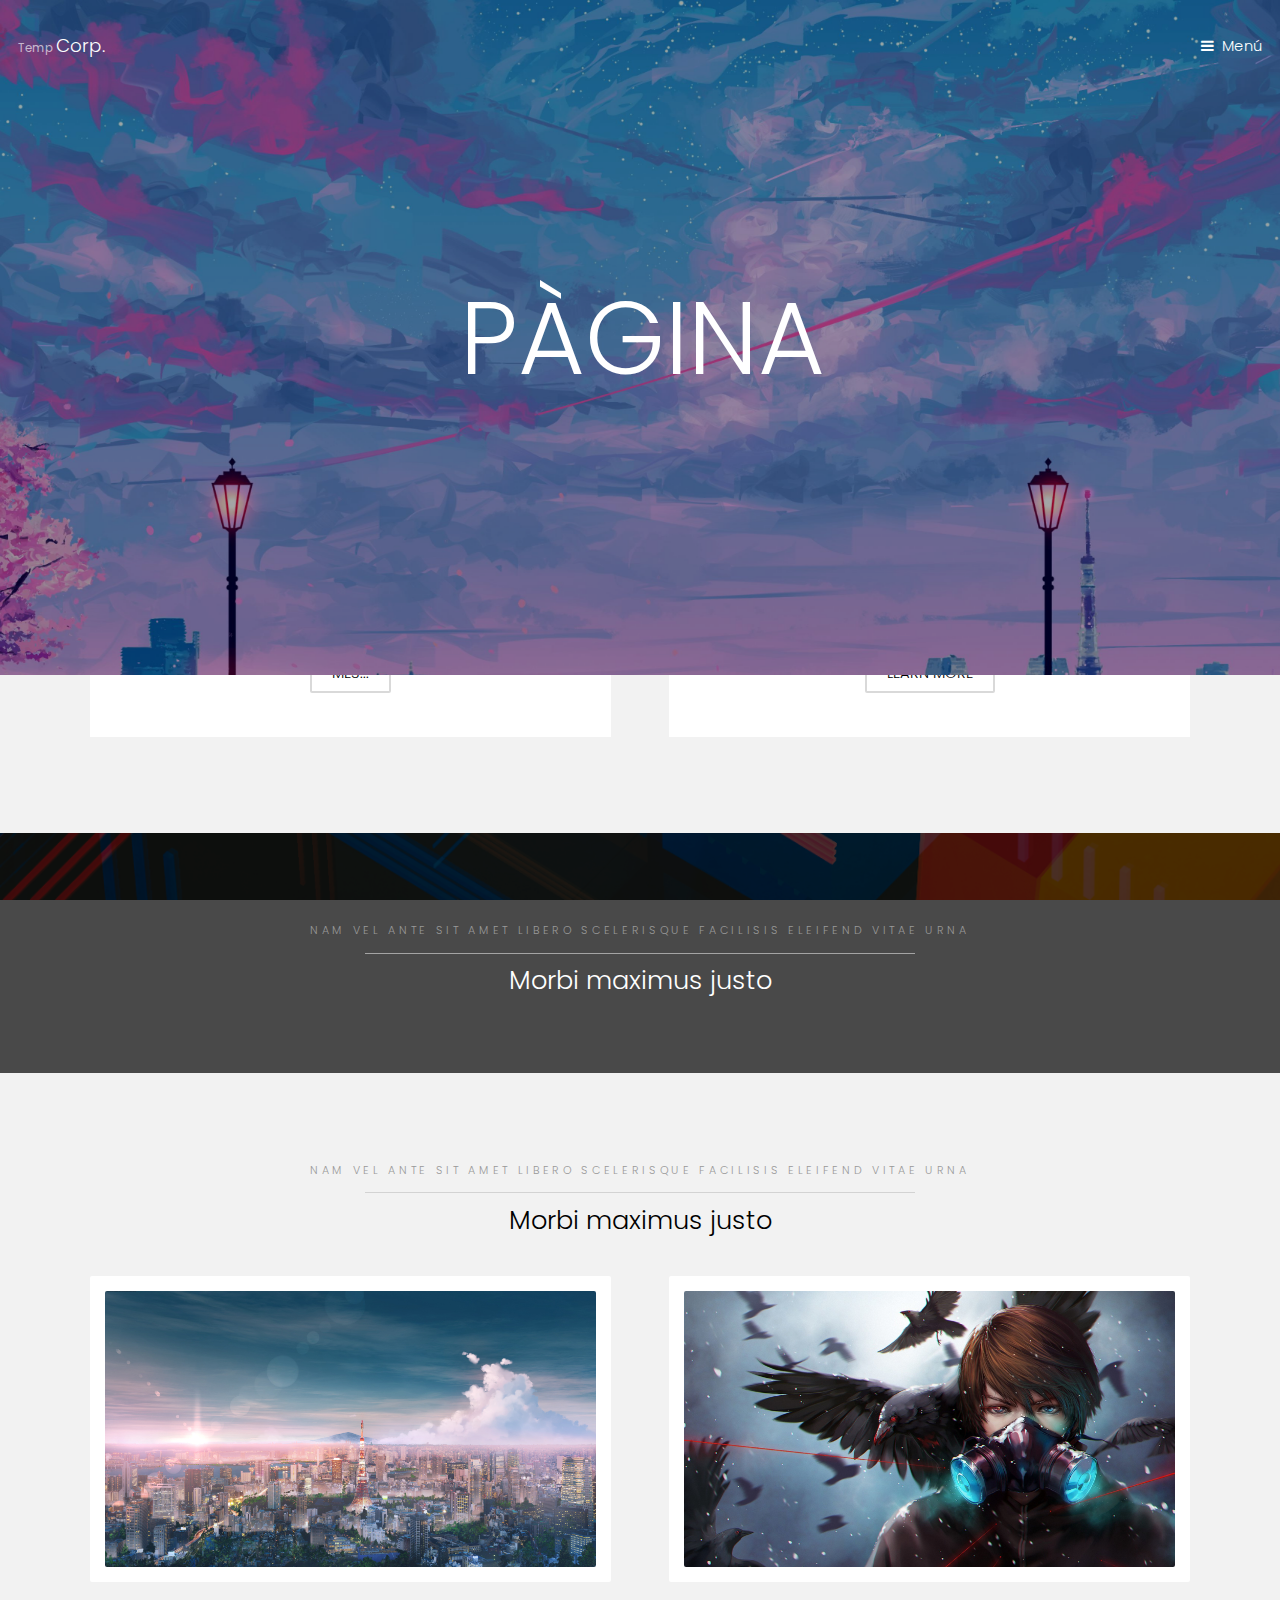
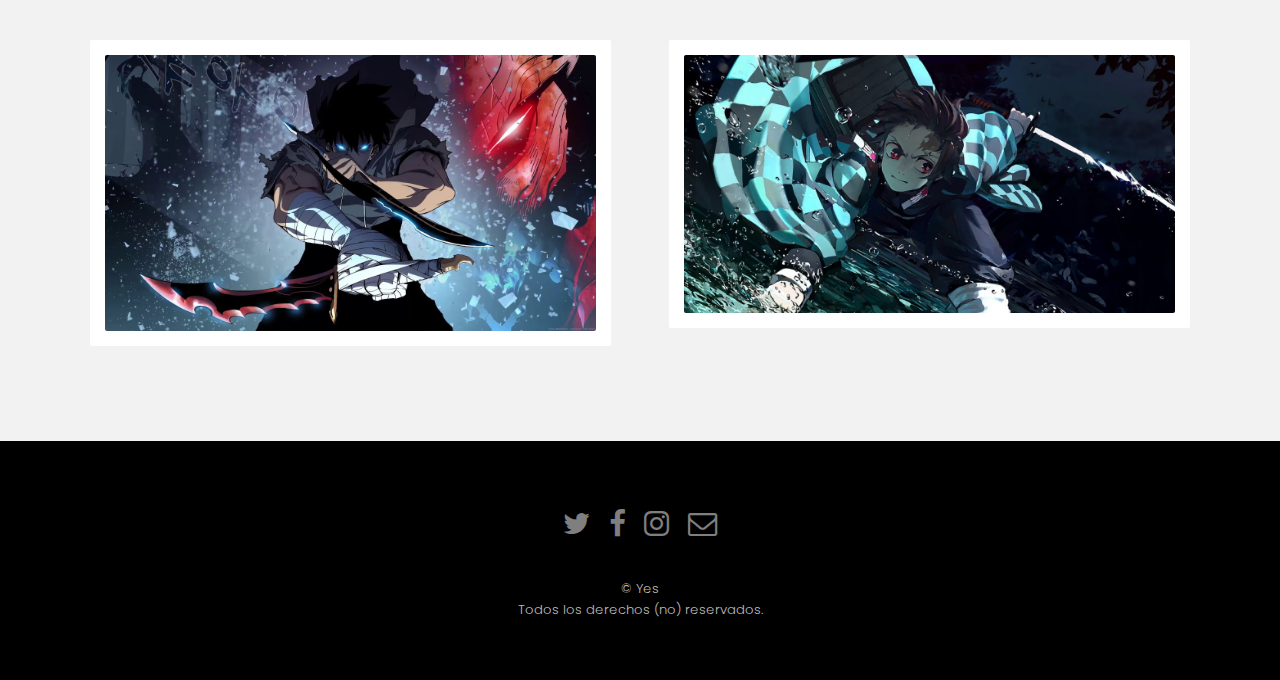
==== index.html @ 3289c0f6 "Modificat el títol, eliminant el nom prèvi." ====
<!DOCTYPE HTML>
<html>
	<head>
		<title>Pàgina Web</title>
		<meta charset="utf-8" />
		<meta name="viewport" content="width=device-width, initial-scale=1" />
		<link rel="stylesheet" href="assets/css/main.css" />
	</head>
	<body>

		<!-- Header -->
			<header id="header" class="alt">
				<div class="logo"> <span>Temp</span> <a href="index.html">Corp.</a></div>
				<a href="#menu">Menú</a>
			</header>

		<!-- Nav -->
			<nav id="menu">
				<ul class="links">
					<li><a href="index.html">Inici</a></li>
					<li><a href="generic.html">Cosetes</a></li>
					<li><a href="elements.html">Sobre nosaltres</a></li>
				</ul>
			</nav>

		<!-- Totes les finestres del banner, si es volen afegir, descomentar o bé afegir-ne manualment. -->
			<section class="banner full">
				<article>
					<img src="images/slide01.jpg" alt="" />
					<div class="inner">
						<header>
							<!-- Aquest text apareix sobre el h2, queda bé si es vol afegir un eslogan. -->
							<!-- <p>Text Aqui<a href="https://templated.co"> Text Negreta</a></p> -->
							<h2>PÀGINA</h2>
						</header>
					</div>
				</article>
				<!-- 
				<article>
					<img src="images/slide02.jpg" alt="" />
					<div class="inner">
						<header>
							<p>Menu superior 2</p>
							<h2>Que bonico</h2>
						</header>
					</div>
				</article>
				<article>
					<img src="images/slide03.jpg"  alt="" />
					<div class="inner">
						<header>
							<p>Menu superior 3</p>
							<h2>"10/10" Bill Gates</h2>
						</header>
					</div>
				</article>

				<article>
					<img src="images/slide04.jpg"  alt="" />
					<div class="inner">
						<header>
							<p>Adipiscing lorem ipsum feugiat sed phasellus consequat</p>
							<h2>Etiam feugiat</h2>
						</header>
					</div>
				</article>
				<article>
					<img src="images/slide05.jpg"  alt="" />
					<div class="inner">
						<header>
							<p>Ipsum dolor sed magna veroeros lorem ipsum</p>
							<h2>Lorem adipiscing</h2>
						</header>
					</div>
				</article>
			</section>
			-->
		<!-- One -->
			<section id="one" class="wrapper style2">
				<div class="inner">
					<div class="grid-style">

						<div>
							<div class="box">
								<div class="image fit">
									<img src="images/pic02.jpg" alt="" />
								</div>
								<div class="content">
									<header class="align-center">
										<p>Yes</p>
										<h2>"10/10" Bill Gates</h2>
									</header>
									<p> Cras aliquet urna ut sapien tincidunt, quis malesuada elit facilisis. Vestibulum sit amet tortor velit. Nam elementum nibh a libero pharetra elementum. Maecenas feugiat ex purus, quis volutpat lacus placerat malesuada.</p>
									<footer class="align-center">
										<a href="#" class="button alt">Més...</a>
									</footer>
								</div>
							</div>
						</div>

						<div>
							<div class="box">
								<div class="image fit">
									<img src="images/pic03.jpg" alt="" />
								</div>
								<div class="content">
									<header class="align-center">
										<p>mattis elementum sapien pretium tellus</p>
										<h2>Vestibulum sit amet</h2>
									</header>
									<p> Cras aliquet urna ut sapien tincidunt, quis malesuada elit facilisis. Vestibulum sit amet tortor velit. Nam elementum nibh a libero pharetra elementum. Maecenas feugiat ex purus, quis volutpat lacus placerat malesuada.</p>
									<footer class="align-center">
										<a href="#" class="button alt">Learn More</a>
									</footer>
								</div>
							</div>
						</div>

					</div>
				</div>
			</section>

		<!-- Two -->
			<section id="two" class="wrapper style3">
				<div class="inner">
					<header class="align-center">
						<p>Nam vel ante sit amet libero scelerisque facilisis eleifend vitae urna</p>
						<h2>Morbi maximus justo</h2>
					</header>
				</div>
			</section>

		<!-- Three -->
			<section id="three" class="wrapper style2">
				<div class="inner">
					<header class="align-center">
						<p class="special">Nam vel ante sit amet libero scelerisque facilisis eleifend vitae urna</p>
						<h2>Morbi maximus justo</h2>
					</header>
					<div class="gallery">
						<div>
							<div class="image fit">
								<a href="#"><img src="images/pic01.jpg" alt="" /></a>
							</div>
						</div>
						<div>
							<div class="image fit">
								<a href="#"><img src="images/pic02.jpg" alt="" /></a>
							</div>
						</div>
						<div>
							<div class="image fit">
								<a href="#"><img src="images/pic03.jpg" alt="" /></a>
							</div>
						</div>
						<div>
							<div class="image fit">
								<a href="#"><img src="images/pic04.jpg" alt="" /></a>
							</div>
						</div>
					</div>
				</div>
			</section>


		<!-- Footer -->
			<footer id="footer">
				<div class="container">
					<ul class="icons">
						<li><a href="#" class="icon fa-twitter"><span class="label">Twitter</span></a></li>
						<li><a href="#" class="icon fa-facebook"><span class="label">Facebook</span></a></li>
						<li><a href="#" class="icon fa-instagram"><span class="label">Instagram</span></a></li>
						<li><a href="#" class="icon fa-envelope-o"><span class="label">Email</span></a></li>
					</ul>
				</div>
				<div class="copyright">
					&copy; Yes <br> Todos los derechos (no) reservados.
				</div>
			</footer>

		<!-- Scripts -->
			<script src="assets/js/jquery.min.js"></script>
			<script src="assets/js/jquery.scrollex.min.js"></script>
			<script src="assets/js/skel.min.js"></script>
			<script src="assets/js/util.js"></script>
			<script src="assets/js/main.js"></script>

	</body>
</html>
---- assets/css/main.css ----
@charset "UTF-8";
@import url(font-awesome.min.css);
@import url("https://fonts.googleapis.com/css?family=Poppins:300,400,500,600,700");

/*
	Hielo by TEMPLATED
	templated.co @templatedco
	Released for free under the Creative Commons Attribution 3.0 license (templated.co/license)
*/

/* Reset */

	html, body, div, span, applet, object, iframe, h1, h2, h3, h4, h5, h6, p, blockquote, pre, a, abbr, acronym, address, big, cite, code, del, dfn, em, img, ins, kbd, q, s, samp, small, strike, strong, sub, sup, tt, var, b, u, i, center, dl, dt, dd, ol, ul, li, fieldset, form, label, legend, table, caption, tbody, tfoot, thead, tr, th, td, article, aside, canvas, details, embed, figure, figcaption, footer, header, hgroup, menu, nav, output, ruby, section, summary, time, mark, audio, video {
		margin: 0;
		padding: 0;
		border: 0;
		font-size: 100%;
		font: inherit;
		vertical-align: baseline;
	}

	article, aside, details, figcaption, figure, footer, header, hgroup, menu, nav, section {
		display: block;
	}

	body {
		line-height: 1;
	}

	ol, ul {
		list-style: none;
	}

	blockquote, q {
		quotes: none;
	}

	blockquote:before, blockquote:after, q:before, q:after {
		content: '';
		content: none;
	}

	table {
		border-collapse: collapse;
		border-spacing: 0;
	}

	body {
		-webkit-text-size-adjust: none;
	}

/* Box Model */

	*, *:before, *:after {
		-moz-box-sizing: border-box;
		-webkit-box-sizing: border-box;
		box-sizing: border-box;
	}

/* Containers */

	.container {
		margin-left: auto;
		margin-right: auto;
	}

	.container.\31 25\25 {
		width: 100%;
		max-width: 100rem;
		min-width: 80rem;
	}

	.container.\37 5\25 {
		width: 60rem;
	}

	.container.\35 0\25 {
		width: 40rem;
	}

	.container.\32 5\25 {
		width: 20rem;
	}

	.container {
		width: 80rem;
	}

	@media screen and (max-width: 1680px) {

		.container.\31 25\25 {
			width: 100%;
			max-width: 100rem;
			min-width: 80rem;
		}

		.container.\37 5\25 {
			width: 60rem;
		}

		.container.\35 0\25 {
			width: 40rem;
		}

		.container.\32 5\25 {
			width: 20rem;
		}

		.container {
			width: 80rem;
		}

	}

	@media screen and (max-width: 1280px) {

		.container.\31 25\25 {
			width: 100%;
			max-width: 81.25rem;
			min-width: 65rem;
		}

		.container.\37 5\25 {
			width: 48.75rem;
		}

		.container.\35 0\25 {
			width: 32.5rem;
		}

		.container.\32 5\25 {
			width: 16.25rem;
		}

		.container {
			width: 65rem;
		}

	}

	@media screen and (max-width: 980px) {

		.container.\31 25\25 {
			width: 100%;
			max-width: 112.5%;
			min-width: 90%;
		}

		.container.\37 5\25 {
			width: 67.5%;
		}

		.container.\35 0\25 {
			width: 45%;
		}

		.container.\32 5\25 {
			width: 22.5%;
		}

		.container {
			width: 90%;
		}

	}

	@media screen and (max-width: 736px) {

		.container.\31 25\25 {
			width: 100%;
			max-width: 112.5%;
			min-width: 90%;
		}

		.container.\37 5\25 {
			width: 67.5%;
		}

		.container.\35 0\25 {
			width: 45%;
		}

		.container.\32 5\25 {
			width: 22.5%;
		}

		.container {
			width: 90% !important;
		}

	}

	@media screen and (max-width: 480px) {

		.container.\31 25\25 {
			width: 100%;
			max-width: 112.5%;
			min-width: 90%;
		}

		.container.\37 5\25 {
			width: 67.5%;
		}

		.container.\35 0\25 {
			width: 45%;
		}

		.container.\32 5\25 {
			width: 22.5%;
		}

		.container {
			width: 90% !important;
		}

	}

/* Grid */

	.row {
		border-bottom: solid 1px transparent;
		-moz-box-sizing: border-box;
		-webkit-box-sizing: border-box;
		box-sizing: border-box;
	}

	.row > * {
		float: left;
		-moz-box-sizing: border-box;
		-webkit-box-sizing: border-box;
		box-sizing: border-box;
	}

	.row:after, .row:before {
		content: '';
		display: block;
		clear: both;
		height: 0;
	}

	.row.uniform > * > :first-child {
		margin-top: 0;
	}

	.row.uniform > * > :last-child {
		margin-bottom: 0;
	}

	.row.\30 \25 > * {
		padding: 0 0 0 0rem;
	}

	.row.\30 \25 {
		margin: 0 0 -1px 0rem;
	}

	.row.uniform.\30 \25 > * {
		padding: 0rem 0 0 0rem;
	}

	.row.uniform.\30 \25 {
		margin: 0rem 0 -1px 0rem;
	}

	.row > * {
		padding: 0 0 0 2rem;
	}

	.row {
		margin: 0 0 -1px -2rem;
	}

	.row.uniform > * {
		padding: 2rem 0 0 2rem;
	}

	.row.uniform {
		margin: -2rem 0 -1px -2rem;
	}

	.row.\32 00\25 > * {
		padding: 0 0 0 4rem;
	}

	.row.\32 00\25 {
		margin: 0 0 -1px -4rem;
	}

	.row.uniform.\32 00\25 > * {
		padding: 4rem 0 0 4rem;
	}

	.row.uniform.\32 00\25 {
		margin: -4rem 0 -1px -4rem;
	}

	.row.\31 50\25 > * {
		padding: 0 0 0 3rem;
	}

	.row.\31 50\25 {
		margin: 0 0 -1px -3rem;
	}

	.row.uniform.\31 50\25 > * {
		padding: 3rem 0 0 3rem;
	}

	.row.uniform.\31 50\25 {
		margin: -3rem 0 -1px -3rem;
	}

	.row.\35 0\25 > * {
		padding: 0 0 0 1rem;
	}

	.row.\35 0\25 {
		margin: 0 0 -1px -1rem;
	}

	.row.uniform.\35 0\25 > * {
		padding: 1rem 0 0 1rem;
	}

	.row.uniform.\35 0\25 {
		margin: -1rem 0 -1px -1rem;
	}

	.row.\32 5\25 > * {
		padding: 0 0 0 0.5rem;
	}

	.row.\32 5\25 {
		margin: 0 0 -1px -0.5rem;
	}

	.row.uniform.\32 5\25 > * {
		padding: 0.5rem 0 0 0.5rem;
	}

	.row.uniform.\32 5\25 {
		margin: -0.5rem 0 -1px -0.5rem;
	}

	.\31 2u, .\31 2u\24 {
		width: 100%;
		clear: none;
		margin-left: 0;
	}

	.\31 1u, .\31 1u\24 {
		width: 91.6666666667%;
		clear: none;
		margin-left: 0;
	}

	.\31 0u, .\31 0u\24 {
		width: 83.3333333333%;
		clear: none;
		margin-left: 0;
	}

	.\39 u, .\39 u\24 {
		width: 75%;
		clear: none;
		margin-left: 0;
	}

	.\38 u, .\38 u\24 {
		width: 66.6666666667%;
		clear: none;
		margin-left: 0;
	}

	.\37 u, .\37 u\24 {
		width: 58.3333333333%;
		clear: none;
		margin-left: 0;
	}

	.\36 u, .\36 u\24 {
		width: 50%;
		clear: none;
		margin-left: 0;
	}

	.\35 u, .\35 u\24 {
		width: 41.6666666667%;
		clear: none;
		margin-left: 0;
	}

	.\34 u, .\34 u\24 {
		width: 33.3333333333%;
		clear: none;
		margin-left: 0;
	}

	.\33 u, .\33 u\24 {
		width: 25%;
		clear: none;
		margin-left: 0;
	}

	.\32 u, .\32 u\24 {
		width: 16.6666666667%;
		clear: none;
		margin-left: 0;
	}

	.\31 u, .\31 u\24 {
		width: 8.3333333333%;
		clear: none;
		margin-left: 0;
	}

	.\31 2u\24 + *,
	.\31 1u\24 + *,
	.\31 0u\24 + *,
	.\39 u\24 + *,
	.\38 u\24 + *,
	.\37 u\24 + *,
	.\36 u\24 + *,
	.\35 u\24 + *,
	.\34 u\24 + *,
	.\33 u\24 + *,
	.\32 u\24 + *,
	.\31 u\24 + * {
		clear: left;
	}

	.\-11u {
		margin-left: 91.66667%;
	}

	.\-10u {
		margin-left: 83.33333%;
	}

	.\-9u {
		margin-left: 75%;
	}

	.\-8u {
		margin-left: 66.66667%;
	}

	.\-7u {
		margin-left: 58.33333%;
	}

	.\-6u {
		margin-left: 50%;
	}

	.\-5u {
		margin-left: 41.66667%;
	}

	.\-4u {
		margin-left: 33.33333%;
	}

	.\-3u {
		margin-left: 25%;
	}

	.\-2u {
		margin-left: 16.66667%;
	}

	.\-1u {
		margin-left: 8.33333%;
	}

	@media screen and (max-width: 1680px) {

		.row > * {
			padding: 0 0 0 2rem;
		}

		.row {
			margin: 0 0 -1px -2rem;
		}

		.row.uniform > * {
			padding: 2rem 0 0 2rem;
		}

		.row.uniform {
			margin: -2rem 0 -1px -2rem;
		}

		.row.\32 00\25 > * {
			padding: 0 0 0 4rem;
		}

		.row.\32 00\25 {
			margin: 0 0 -1px -4rem;
		}

		.row.uniform.\32 00\25 > * {
			padding: 4rem 0 0 4rem;
		}

		.row.uniform.\32 00\25 {
			margin: -4rem 0 -1px -4rem;
		}

		.row.\31 50\25 > * {
			padding: 0 0 0 3rem;
		}

		.row.\31 50\25 {
			margin: 0 0 -1px -3rem;
		}

		.row.uniform.\31 50\25 > * {
			padding: 3rem 0 0 3rem;
		}

		.row.uniform.\31 50\25 {
			margin: -3rem 0 -1px -3rem;
		}

		.row.\35 0\25 > * {
			padding: 0 0 0 1rem;
		}

		.row.\35 0\25 {
			margin: 0 0 -1px -1rem;
		}

		.row.uniform.\35 0\25 > * {
			padding: 1rem 0 0 1rem;
		}

		.row.uniform.\35 0\25 {
			margin: -1rem 0 -1px -1rem;
		}

		.row.\32 5\25 > * {
			padding: 0 0 0 0.5rem;
		}

		.row.\32 5\25 {
			margin: 0 0 -1px -0.5rem;
		}

		.row.uniform.\32 5\25 > * {
			padding: 0.5rem 0 0 0.5rem;
		}

		.row.uniform.\32 5\25 {
			margin: -0.5rem 0 -1px -0.5rem;
		}

		.\31 2u\28xlarge\29, .\31 2u\24\28xlarge\29 {
			width: 100%;
			clear: none;
			margin-left: 0;
		}

		.\31 1u\28xlarge\29, .\31 1u\24\28xlarge\29 {
			width: 91.6666666667%;
			clear: none;
			margin-left: 0;
		}

		.\31 0u\28xlarge\29, .\31 0u\24\28xlarge\29 {
			width: 83.3333333333%;
			clear: none;
			margin-left: 0;
		}

		.\39 u\28xlarge\29, .\39 u\24\28xlarge\29 {
			width: 75%;
			clear: none;
			margin-left: 0;
		}

		.\38 u\28xlarge\29, .\38 u\24\28xlarge\29 {
			width: 66.6666666667%;
			clear: none;
			margin-left: 0;
		}

		.\37 u\28xlarge\29, .\37 u\24\28xlarge\29 {
			width: 58.3333333333%;
			clear: none;
			margin-left: 0;
		}

		.\36 u\28xlarge\29, .\36 u\24\28xlarge\29 {
			width: 50%;
			clear: none;
			margin-left: 0;
		}

		.\35 u\28xlarge\29, .\35 u\24\28xlarge\29 {
			width: 41.6666666667%;
			clear: none;
			margin-left: 0;
		}

		.\34 u\28xlarge\29, .\34 u\24\28xlarge\29 {
			width: 33.3333333333%;
			clear: none;
			margin-left: 0;
		}

		.\33 u\28xlarge\29, .\33 u\24\28xlarge\29 {
			width: 25%;
			clear: none;
			margin-left: 0;
		}

		.\32 u\28xlarge\29, .\32 u\24\28xlarge\29 {
			width: 16.6666666667%;
			clear: none;
			margin-left: 0;
		}

		.\31 u\28xlarge\29, .\31 u\24\28xlarge\29 {
			width: 8.3333333333%;
			clear: none;
			margin-left: 0;
		}

		.\31 2u\24\28xlarge\29 + *,
		.\31 1u\24\28xlarge\29 + *,
		.\31 0u\24\28xlarge\29 + *,
		.\39 u\24\28xlarge\29 + *,
		.\38 u\24\28xlarge\29 + *,
		.\37 u\24\28xlarge\29 + *,
		.\36 u\24\28xlarge\29 + *,
		.\35 u\24\28xlarge\29 + *,
		.\34 u\24\28xlarge\29 + *,
		.\33 u\24\28xlarge\29 + *,
		.\32 u\24\28xlarge\29 + *,
		.\31 u\24\28xlarge\29 + * {
			clear: left;
		}

		.\-11u\28xlarge\29 {
			margin-left: 91.66667%;
		}

		.\-10u\28xlarge\29 {
			margin-left: 83.33333%;
		}

		.\-9u\28xlarge\29 {
			margin-left: 75%;
		}

		.\-8u\28xlarge\29 {
			margin-left: 66.66667%;
		}

		.\-7u\28xlarge\29 {
			margin-left: 58.33333%;
		}

		.\-6u\28xlarge\29 {
			margin-left: 50%;
		}

		.\-5u\28xlarge\29 {
			margin-left: 41.66667%;
		}

		.\-4u\28xlarge\29 {
			margin-left: 33.33333%;
		}

		.\-3u\28xlarge\29 {
			margin-left: 25%;
		}

		.\-2u\28xlarge\29 {
			margin-left: 16.66667%;
		}

		.\-1u\28xlarge\29 {
			margin-left: 8.33333%;
		}

	}

	@media screen and (max-width: 1280px) {

		.row > * {
			padding: 0 0 0 1.5rem;
		}

		.row {
			margin: 0 0 -1px -1.5rem;
		}

		.row.uniform > * {
			padding: 1.5rem 0 0 1.5rem;
		}

		.row.uniform {
			margin: -1.5rem 0 -1px -1.5rem;
		}

		.row.\32 00\25 > * {
			padding: 0 0 0 3rem;
		}

		.row.\32 00\25 {
			margin: 0 0 -1px -3rem;
		}

		.row.uniform.\32 00\25 > * {
			padding: 3rem 0 0 3rem;
		}

		.row.uniform.\32 00\25 {
			margin: -3rem 0 -1px -3rem;
		}

		.row.\31 50\25 > * {
			padding: 0 0 0 2.25rem;
		}

		.row.\31 50\25 {
			margin: 0 0 -1px -2.25rem;
		}

		.row.uniform.\31 50\25 > * {
			padding: 2.25rem 0 0 2.25rem;
		}

		.row.uniform.\31 50\25 {
			margin: -2.25rem 0 -1px -2.25rem;
		}

		.row.\35 0\25 > * {
			padding: 0 0 0 0.75rem;
		}

		.row.\35 0\25 {
			margin: 0 0 -1px -0.75rem;
		}

		.row.uniform.\35 0\25 > * {
			padding: 0.75rem 0 0 0.75rem;
		}

		.row.uniform.\35 0\25 {
			margin: -0.75rem 0 -1px -0.75rem;
		}

		.row.\32 5\25 > * {
			padding: 0 0 0 0.375rem;
		}

		.row.\32 5\25 {
			margin: 0 0 -1px -0.375rem;
		}

		.row.uniform.\32 5\25 > * {
			padding: 0.375rem 0 0 0.375rem;
		}

		.row.uniform.\32 5\25 {
			margin: -0.375rem 0 -1px -0.375rem;
		}

		.\31 2u\28large\29, .\31 2u\24\28large\29 {
			width: 100%;
			clear: none;
			margin-left: 0;
		}

		.\31 1u\28large\29, .\31 1u\24\28large\29 {
			width: 91.6666666667%;
			clear: none;
			margin-left: 0;
		}

		.\31 0u\28large\29, .\31 0u\24\28large\29 {
			width: 83.3333333333%;
			clear: none;
			margin-left: 0;
		}

		.\39 u\28large\29, .\39 u\24\28large\29 {
			width: 75%;
			clear: none;
			margin-left: 0;
		}

		.\38 u\28large\29, .\38 u\24\28large\29 {
			width: 66.6666666667%;
			clear: none;
			margin-left: 0;
		}

		.\37 u\28large\29, .\37 u\24\28large\29 {
			width: 58.3333333333%;
			clear: none;
			margin-left: 0;
		}

		.\36 u\28large\29, .\36 u\24\28large\29 {
			width: 50%;
			clear: none;
			margin-left: 0;
		}

		.\35 u\28large\29, .\35 u\24\28large\29 {
			width: 41.6666666667%;
			clear: none;
			margin-left: 0;
		}

		.\34 u\28large\29, .\34 u\24\28large\29 {
			width: 33.3333333333%;
			clear: none;
			margin-left: 0;
		}

		.\33 u\28large\29, .\33 u\24\28large\29 {
			width: 25%;
			clear: none;
			margin-left: 0;
		}

		.\32 u\28large\29, .\32 u\24\28large\29 {
			width: 16.6666666667%;
			clear: none;
			margin-left: 0;
		}

		.\31 u\28large\29, .\31 u\24\28large\29 {
			width: 8.3333333333%;
			clear: none;
			margin-left: 0;
		}

		.\31 2u\24\28large\29 + *,
		.\31 1u\24\28large\29 + *,
		.\31 0u\24\28large\29 + *,
		.\39 u\24\28large\29 + *,
		.\38 u\24\28large\29 + *,
		.\37 u\24\28large\29 + *,
		.\36 u\24\28large\29 + *,
		.\35 u\24\28large\29 + *,
		.\34 u\24\28large\29 + *,
		.\33 u\24\28large\29 + *,
		.\32 u\24\28large\29 + *,
		.\31 u\24\28large\29 + * {
			clear: left;
		}

		.\-11u\28large\29 {
			margin-left: 91.66667%;
		}

		.\-10u\28large\29 {
			margin-left: 83.33333%;
		}

		.\-9u\28large\29 {
			margin-left: 75%;
		}

		.\-8u\28large\29 {
			margin-left: 66.66667%;
		}

		.\-7u\28large\29 {
			margin-left: 58.33333%;
		}

		.\-6u\28large\29 {
			margin-left: 50%;
		}

		.\-5u\28large\29 {
			margin-left: 41.66667%;
		}

		.\-4u\28large\29 {
			margin-left: 33.33333%;
		}

		.\-3u\28large\29 {
			margin-left: 25%;
		}

		.\-2u\28large\29 {
			margin-left: 16.66667%;
		}

		.\-1u\28large\29 {
			margin-left: 8.33333%;
		}

	}

	@media screen and (max-width: 980px) {

		.row > * {
			padding: 0 0 0 1.5rem;
		}

		.row {
			margin: 0 0 -1px -1.5rem;
		}

		.row.uniform > * {
			padding: 1.5rem 0 0 1.5rem;
		}

		.row.uniform {
			margin: -1.5rem 0 -1px -1.5rem;
		}

		.row.\32 00\25 > * {
			padding: 0 0 0 3rem;
		}

		.row.\32 00\25 {
			margin: 0 0 -1px -3rem;
		}

		.row.uniform.\32 00\25 > * {
			padding: 3rem 0 0 3rem;
		}

		.row.uniform.\32 00\25 {
			margin: -3rem 0 -1px -3rem;
		}

		.row.\31 50\25 > * {
			padding: 0 0 0 2.25rem;
		}

		.row.\31 50\25 {
			margin: 0 0 -1px -2.25rem;
		}

		.row.uniform.\31 50\25 > * {
			padding: 2.25rem 0 0 2.25rem;
		}

		.row.uniform.\31 50\25 {
			margin: -2.25rem 0 -1px -2.25rem;
		}

		.row.\35 0\25 > * {
			padding: 0 0 0 0.75rem;
		}

		.row.\35 0\25 {
			margin: 0 0 -1px -0.75rem;
		}

		.row.uniform.\35 0\25 > * {
			padding: 0.75rem 0 0 0.75rem;
		}

		.row.uniform.\35 0\25 {
			margin: -0.75rem 0 -1px -0.75rem;
		}

		.row.\32 5\25 > * {
			padding: 0 0 0 0.375rem;
		}

		.row.\32 5\25 {
			margin: 0 0 -1px -0.375rem;
		}

		.row.uniform.\32 5\25 > * {
			padding: 0.375rem 0 0 0.375rem;
		}

		.row.uniform.\32 5\25 {
			margin: -0.375rem 0 -1px -0.375rem;
		}

		.\31 2u\28medium\29, .\31 2u\24\28medium\29 {
			width: 100%;
			clear: none;
			margin-left: 0;
		}

		.\31 1u\28medium\29, .\31 1u\24\28medium\29 {
			width: 91.6666666667%;
			clear: none;
			margin-left: 0;
		}

		.\31 0u\28medium\29, .\31 0u\24\28medium\29 {
			width: 83.3333333333%;
			clear: none;
			margin-left: 0;
		}

		.\39 u\28medium\29, .\39 u\24\28medium\29 {
			width: 75%;
			clear: none;
			margin-left: 0;
		}

		.\38 u\28medium\29, .\38 u\24\28medium\29 {
			width: 66.6666666667%;
			clear: none;
			margin-left: 0;
		}

		.\37 u\28medium\29, .\37 u\24\28medium\29 {
			width: 58.3333333333%;
			clear: none;
			margin-left: 0;
		}

		.\36 u\28medium\29, .\36 u\24\28medium\29 {
			width: 50%;
			clear: none;
			margin-left: 0;
		}

		.\35 u\28medium\29, .\35 u\24\28medium\29 {
			width: 41.6666666667%;
			clear: none;
			margin-left: 0;
		}

		.\34 u\28medium\29, .\34 u\24\28medium\29 {
			width: 33.3333333333%;
			clear: none;
			margin-left: 0;
		}

		.\33 u\28medium\29, .\33 u\24\28medium\29 {
			width: 25%;
			clear: none;
			margin-left: 0;
		}

		.\32 u\28medium\29, .\32 u\24\28medium\29 {
			width: 16.6666666667%;
			clear: none;
			margin-left: 0;
		}

		.\31 u\28medium\29, .\31 u\24\28medium\29 {
			width: 8.3333333333%;
			clear: none;
			margin-left: 0;
		}

		.\31 2u\24\28medium\29 + *,
		.\31 1u\24\28medium\29 + *,
		.\31 0u\24\28medium\29 + *,
		.\39 u\24\28medium\29 + *,
		.\38 u\24\28medium\29 + *,
		.\37 u\24\28medium\29 + *,
		.\36 u\24\28medium\29 + *,
		.\35 u\24\28medium\29 + *,
		.\34 u\24\28medium\29 + *,
		.\33 u\24\28medium\29 + *,
		.\32 u\24\28medium\29 + *,
		.\31 u\24\28medium\29 + * {
			clear: left;
		}

		.\-11u\28medium\29 {
			margin-left: 91.66667%;
		}

		.\-10u\28medium\29 {
			margin-left: 83.33333%;
		}

		.\-9u\28medium\29 {
			margin-left: 75%;
		}

		.\-8u\28medium\29 {
			margin-left: 66.66667%;
		}

		.\-7u\28medium\29 {
			margin-left: 58.33333%;
		}

		.\-6u\28medium\29 {
			margin-left: 50%;
		}

		.\-5u\28medium\29 {
			margin-left: 41.66667%;
		}

		.\-4u\28medium\29 {
			margin-left: 33.33333%;
		}

		.\-3u\28medium\29 {
			margin-left: 25%;
		}

		.\-2u\28medium\29 {
			margin-left: 16.66667%;
		}

		.\-1u\28medium\29 {
			margin-left: 8.33333%;
		}

	}

	@media screen and (max-width: 736px) {

		.row > * {
			padding: 0 0 0 1.25rem;
		}

		.row {
			margin: 0 0 -1px -1.25rem;
		}

		.row.uniform > * {
			padding: 1.25rem 0 0 1.25rem;
		}

		.row.uniform {
			margin: -1.25rem 0 -1px -1.25rem;
		}

		.row.\32 00\25 > * {
			padding: 0 0 0 2.5rem;
		}

		.row.\32 00\25 {
			margin: 0 0 -1px -2.5rem;
		}

		.row.uniform.\32 00\25 > * {
			padding: 2.5rem 0 0 2.5rem;
		}

		.row.uniform.\32 00\25 {
			margin: -2.5rem 0 -1px -2.5rem;
		}

		.row.\31 50\25 > * {
			padding: 0 0 0 1.875rem;
		}

		.row.\31 50\25 {
			margin: 0 0 -1px -1.875rem;
		}

		.row.uniform.\31 50\25 > * {
			padding: 1.875rem 0 0 1.875rem;
		}

		.row.uniform.\31 50\25 {
			margin: -1.875rem 0 -1px -1.875rem;
		}

		.row.\35 0\25 > * {
			padding: 0 0 0 0.625rem;
		}

		.row.\35 0\25 {
			margin: 0 0 -1px -0.625rem;
		}

		.row.uniform.\35 0\25 > * {
			padding: 0.625rem 0 0 0.625rem;
		}

		.row.uniform.\35 0\25 {
			margin: -0.625rem 0 -1px -0.625rem;
		}

		.row.\32 5\25 > * {
			padding: 0 0 0 0.3125rem;
		}

		.row.\32 5\25 {
			margin: 0 0 -1px -0.3125rem;
		}

		.row.uniform.\32 5\25 > * {
			padding: 0.3125rem 0 0 0.3125rem;
		}

		.row.uniform.\32 5\25 {
			margin: -0.3125rem 0 -1px -0.3125rem;
		}

		.\31 2u\28small\29, .\31 2u\24\28small\29 {
			width: 100%;
			clear: none;
			margin-left: 0;
		}

		.\31 1u\28small\29, .\31 1u\24\28small\29 {
			width: 91.6666666667%;
			clear: none;
			margin-left: 0;
		}

		.\31 0u\28small\29, .\31 0u\24\28small\29 {
			width: 83.3333333333%;
			clear: none;
			margin-left: 0;
		}

		.\39 u\28small\29, .\39 u\24\28small\29 {
			width: 75%;
			clear: none;
			margin-left: 0;
		}

		.\38 u\28small\29, .\38 u\24\28small\29 {
			width: 66.6666666667%;
			clear: none;
			margin-left: 0;
		}

		.\37 u\28small\29, .\37 u\24\28small\29 {
			width: 58.3333333333%;
			clear: none;
			margin-left: 0;
		}

		.\36 u\28small\29, .\36 u\24\28small\29 {
			width: 50%;
			clear: none;
			margin-left: 0;
		}

		.\35 u\28small\29, .\35 u\24\28small\29 {
			width: 41.6666666667%;
			clear: none;
			margin-left: 0;
		}

		.\34 u\28small\29, .\34 u\24\28small\29 {
			width: 33.3333333333%;
			clear: none;
			margin-left: 0;
		}

		.\33 u\28small\29, .\33 u\24\28small\29 {
			width: 25%;
			clear: none;
			margin-left: 0;
		}

		.\32 u\28small\29, .\32 u\24\28small\29 {
			width: 16.6666666667%;
			clear: none;
			margin-left: 0;
		}

		.\31 u\28small\29, .\31 u\24\28small\29 {
			width: 8.3333333333%;
			clear: none;
			margin-left: 0;
		}

		.\31 2u\24\28small\29 + *,
		.\31 1u\24\28small\29 + *,
		.\31 0u\24\28small\29 + *,
		.\39 u\24\28small\29 + *,
		.\38 u\24\28small\29 + *,
		.\37 u\24\28small\29 + *,
		.\36 u\24\28small\29 + *,
		.\35 u\24\28small\29 + *,
		.\34 u\24\28small\29 + *,
		.\33 u\24\28small\29 + *,
		.\32 u\24\28small\29 + *,
		.\31 u\24\28small\29 + * {
			clear: left;
		}

		.\-11u\28small\29 {
			margin-left: 91.66667%;
		}

		.\-10u\28small\29 {
			margin-left: 83.33333%;
		}

		.\-9u\28small\29 {
			margin-left: 75%;
		}

		.\-8u\28small\29 {
			margin-left: 66.66667%;
		}

		.\-7u\28small\29 {
			margin-left: 58.33333%;
		}

		.\-6u\28small\29 {
			margin-left: 50%;
		}

		.\-5u\28small\29 {
			margin-left: 41.66667%;
		}

		.\-4u\28small\29 {
			margin-left: 33.33333%;
		}

		.\-3u\28small\29 {
			margin-left: 25%;
		}

		.\-2u\28small\29 {
			margin-left: 16.66667%;
		}

		.\-1u\28small\29 {
			margin-left: 8.33333%;
		}

	}

	@media screen and (max-width: 480px) {

		.row > * {
			padding: 0 0 0 1.25rem;
		}

		.row {
			margin: 0 0 -1px -1.25rem;
		}

		.row.uniform > * {
			padding: 1.25rem 0 0 1.25rem;
		}

		.row.uniform {
			margin: -1.25rem 0 -1px -1.25rem;
		}

		.row.\32 00\25 > * {
			padding: 0 0 0 2.5rem;
		}

		.row.\32 00\25 {
			margin: 0 0 -1px -2.5rem;
		}

		.row.uniform.\32 00\25 > * {
			padding: 2.5rem 0 0 2.5rem;
		}

		.row.uniform.\32 00\25 {
			margin: -2.5rem 0 -1px -2.5rem;
		}

		.row.\31 50\25 > * {
			padding: 0 0 0 1.875rem;
		}

		.row.\31 50\25 {
			margin: 0 0 -1px -1.875rem;
		}

		.row.uniform.\31 50\25 > * {
			padding: 1.875rem 0 0 1.875rem;
		}

		.row.uniform.\31 50\25 {
			margin: -1.875rem 0 -1px -1.875rem;
		}

		.row.\35 0\25 > * {
			padding: 0 0 0 0.625rem;
		}

		.row.\35 0\25 {
			margin: 0 0 -1px -0.625rem;
		}

		.row.uniform.\35 0\25 > * {
			padding: 0.625rem 0 0 0.625rem;
		}

		.row.uniform.\35 0\25 {
			margin: -0.625rem 0 -1px -0.625rem;
		}

		.row.\32 5\25 > * {
			padding: 0 0 0 0.3125rem;
		}

		.row.\32 5\25 {
			margin: 0 0 -1px -0.3125rem;
		}

		.row.uniform.\32 5\25 > * {
			padding: 0.3125rem 0 0 0.3125rem;
		}

		.row.uniform.\32 5\25 {
			margin: -0.3125rem 0 -1px -0.3125rem;
		}

		.\31 2u\28xsmall\29, .\31 2u\24\28xsmall\29 {
			width: 100%;
			clear: none;
			margin-left: 0;
		}

		.\31 1u\28xsmall\29, .\31 1u\24\28xsmall\29 {
			width: 91.6666666667%;
			clear: none;
			margin-left: 0;
		}

		.\31 0u\28xsmall\29, .\31 0u\24\28xsmall\29 {
			width: 83.3333333333%;
			clear: none;
			margin-left: 0;
		}

		.\39 u\28xsmall\29, .\39 u\24\28xsmall\29 {
			width: 75%;
			clear: none;
			margin-left: 0;
		}

		.\38 u\28xsmall\29, .\38 u\24\28xsmall\29 {
			width: 66.6666666667%;
			clear: none;
			margin-left: 0;
		}

		.\37 u\28xsmall\29, .\37 u\24\28xsmall\29 {
			width: 58.3333333333%;
			clear: none;
			margin-left: 0;
		}

		.\36 u\28xsmall\29, .\36 u\24\28xsmall\29 {
			width: 50%;
			clear: none;
			margin-left: 0;
		}

		.\35 u\28xsmall\29, .\35 u\24\28xsmall\29 {
			width: 41.6666666667%;
			clear: none;
			margin-left: 0;
		}

		.\34 u\28xsmall\29, .\34 u\24\28xsmall\29 {
			width: 33.3333333333%;
			clear: none;
			margin-left: 0;
		}

		.\33 u\28xsmall\29, .\33 u\24\28xsmall\29 {
			width: 25%;
			clear: none;
			margin-left: 0;
		}

		.\32 u\28xsmall\29, .\32 u\24\28xsmall\29 {
			width: 16.6666666667%;
			clear: none;
			margin-left: 0;
		}

		.\31 u\28xsmall\29, .\31 u\24\28xsmall\29 {
			width: 8.3333333333%;
			clear: none;
			margin-left: 0;
		}

		.\31 2u\24\28xsmall\29 + *,
		.\31 1u\24\28xsmall\29 + *,
		.\31 0u\24\28xsmall\29 + *,
		.\39 u\24\28xsmall\29 + *,
		.\38 u\24\28xsmall\29 + *,
		.\37 u\24\28xsmall\29 + *,
		.\36 u\24\28xsmall\29 + *,
		.\35 u\24\28xsmall\29 + *,
		.\34 u\24\28xsmall\29 + *,
		.\33 u\24\28xsmall\29 + *,
		.\32 u\24\28xsmall\29 + *,
		.\31 u\24\28xsmall\29 + * {
			clear: left;
		}

		.\-11u\28xsmall\29 {
			margin-left: 91.66667%;
		}

		.\-10u\28xsmall\29 {
			margin-left: 83.33333%;
		}

		.\-9u\28xsmall\29 {
			margin-left: 75%;
		}

		.\-8u\28xsmall\29 {
			margin-left: 66.66667%;
		}

		.\-7u\28xsmall\29 {
			margin-left: 58.33333%;
		}

		.\-6u\28xsmall\29 {
			margin-left: 50%;
		}

		.\-5u\28xsmall\29 {
			margin-left: 41.66667%;
		}

		.\-4u\28xsmall\29 {
			margin-left: 33.33333%;
		}

		.\-3u\28xsmall\29 {
			margin-left: 25%;
		}

		.\-2u\28xsmall\29 {
			margin-left: 16.66667%;
		}

		.\-1u\28xsmall\29 {
			margin-left: 8.33333%;
		}

	}

/* Basic */

	@-ms-viewport {
		width: device-width;
	}

	body {
		-ms-overflow-style: scrollbar;
	}

	@media screen and (max-width: 480px) {

		html, body {
			min-width: 320px;
		}

	}

	body {
		background: #fff;
	}

		body.is-loading *, body.is-loading *:before, body.is-loading *:after {
			-moz-animation: none !important;
			-webkit-animation: none !important;
			-ms-animation: none !important;
			animation: none !important;
			-moz-transition: none !important;
			-webkit-transition: none !important;
			-ms-transition: none !important;
			transition: none !important;
		}

/* Type */

	html {
		font-size: 13pt;
	}

		@media screen and (max-width: 1680px) {

			html {
				font-size: 11pt;
			}

		}

		@media screen and (max-width: 1280px) {

			html {
				font-size: 11pt;
			}

		}

		@media screen and (max-width: 980px) {

			html {
				font-size: 12pt;
			}

		}

		@media screen and (max-width: 736px) {

			html {
				font-size: 12pt;
			}

		}

		@media screen and (max-width: 480px) {

			html {
				font-size: 12pt;
			}

		}

	body {
		background-color: #fff;
		color: #444;
	}

	body, input, select, textarea {
		font-family: "Poppins", sans-serif;
		font-weight: 300;
		font-size: 1rem;
		line-height: 1.65;
	}

	a {
		text-decoration: underline;
	}

		a:hover {
			text-decoration: none;
		}

	strong, b {
		font-weight: 600;
	}

	em, i {
		font-style: italic;
	}

	p {
		margin: 0 0 2rem 0;
	}

		p.special {
			text-transform: uppercase;
			font-size: .75rem;
			font-weight: 300;
			margin: 0 0 .5rem 0;
			padding: 0 0 1rem 0;
			letter-spacing: .25rem;
		}

			p.special:after {
				content: '';
				position: absolute;
				margin: auto;
				right: 0;
				bottom: 0;
				left: 0;
				width: 50%;
				height: 1px;
				background-color: rgba(0, 0, 0, 0.125);
			}

	h1, h2, h3, h4, h5, h6 {
		font-weight: 300;
		line-height: 1.5;
		margin: 0 0 1rem 0;
	}

		h1 a, h2 a, h3 a, h4 a, h5 a, h6 a {
			color: inherit;
			text-decoration: none;
		}

	h2 {
		font-size: 1.75rem;
	}

	h3 {
		font-size: 1.35rem;
	}

	h4 {
		font-size: 1.1rem;
	}

	h5 {
		font-size: 0.9rem;
	}

	h6 {
		font-size: 0.7rem;
	}

	sub {
		font-size: 0.8rem;
		position: relative;
		top: 0.5rem;
	}

	sup {
		font-size: 0.8rem;
		position: relative;
		top: -0.5rem;
	}

	blockquote {
		border-left: solid 4px;
		font-style: italic;
		margin: 0 0 2rem 0;
		padding: 0.5rem 0 0.5rem 2rem;
	}

	code {
		border-radius: 2px;
		border: solid 1px;
		font-family: "Courier New", monospace;
		font-size: 0.9rem;
		margin: 0 0.25rem;
		padding: 0.25rem 0.65rem;
	}

	pre {
		-webkit-overflow-scrolling: touch;
		font-family: "Courier New", monospace;
		font-size: 0.9rem;
		margin: 0 0 2rem 0;
	}

		pre code {
			display: block;
			line-height: 1.75;
			padding: 1rem 1.5rem;
			overflow-x: auto;
		}

	hr {
		border: 0;
		border-bottom: solid 1px;
		margin: 2rem 0;
	}

		hr.major {
			margin: 3rem 0;
		}

	.align-left {
		text-align: left;
	}

	.align-center {
		text-align: center;
	}

	.align-right {
		text-align: right;
	}

	input, select, textarea {
		color: #555;
	}

	a {
		color: #8a4680;
	}

	strong, b {
		color: #555;
	}

	h1, h2, h3, h4, h5, h6 {
		color: #555;
	}

	blockquote {
		border-left-color: rgba(144, 144, 144, 0.25);
	}

	code {
		background: rgba(144, 144, 144, 0.075);
		border-color: rgba(144, 144, 144, 0.25);
	}

	hr {
		border-bottom-color: rgba(144, 144, 144, 0.25);
	}

/* Box */

	.box {
		margin-bottom: 2rem;
		background: #FFF;
	}

		.box .image.fit {
			margin: 0;
			border-radius: 0;
		}

			.box .image.fit img {
				border-radius: 0;
			}

		.box header h2 {
			margin-bottom: 2rem;
		}

		.box header p {
			text-transform: uppercase;
			font-size: .75rem;
			font-weight: 300;
			margin: 0 0 .25rem 0;
			padding: 0 0 .75rem 0;
			letter-spacing: .25rem;
		}

			.box header p:after {
				content: '';
				position: absolute;
				margin: auto;
				right: 0;
				bottom: 0;
				left: 0;
				width: 50%;
				height: 1px;
				background-color: rgba(0, 0, 0, 0.125);
			}

		.box .content {
			padding: 3rem;
		}

		.box > :last-child,
		.box > :last-child > :last-child,
		.box > :last-child > :last-child > :last-child {
			margin-bottom: 0;
		}

		.box.alt {
			border: 0;
			border-radius: 0;
			padding: 0;
		}

		@media screen and (max-width: 736px) {

			.box .content {
				padding: 2rem;
			}

		}

	.box {
		border-color: rgba(144, 144, 144, 0.25);
	}

/* Button */

	input[type="submit"],
	input[type="reset"],
	input[type="button"],
	button,
	.button {
		-moz-appearance: none;
		-webkit-appearance: none;
		-ms-appearance: none;
		appearance: none;
		-moz-transition: background-color 0.2s ease-in-out, color 0.2s ease-in-out;
		-webkit-transition: background-color 0.2s ease-in-out, color 0.2s ease-in-out;
		-ms-transition: background-color 0.2s ease-in-out, color 0.2s ease-in-out;
		transition: background-color 0.2s ease-in-out, color 0.2s ease-in-out;
		border-radius: 2px;
		border: 0;
		cursor: pointer;
		display: inline-block;
		font-weight: 300;
		height: 2.85rem;
		line-height: 2.95rem;
		padding: 0 1.5rem;
		text-align: center;
		text-decoration: none;
		text-transform: uppercase;
		white-space: nowrap;
	}

		input[type="submit"].icon,
		input[type="reset"].icon,
		input[type="button"].icon,
		button.icon,
		.button.icon {
			padding-left: 1.35rem;
		}

			input[type="submit"].icon:before,
			input[type="reset"].icon:before,
			input[type="button"].icon:before,
			button.icon:before,
			.button.icon:before {
				margin-right: 0.5rem;
			}

		input[type="submit"].fit,
		input[type="reset"].fit,
		input[type="button"].fit,
		button.fit,
		.button.fit {
			display: block;
			margin: 0 0 1rem 0;
			width: 100%;
		}

		input[type="submit"].small,
		input[type="reset"].small,
		input[type="button"].small,
		button.small,
		.button.small {
			font-size: 0.8rem;
		}

		input[type="submit"].big,
		input[type="reset"].big,
		input[type="button"].big,
		button.big,
		.button.big {
			font-size: 1.35rem;
		}

		input[type="submit"].disabled, input[type="submit"]:disabled,
		input[type="reset"].disabled,
		input[type="reset"]:disabled,
		input[type="button"].disabled,
		input[type="button"]:disabled,
		button.disabled,
		button:disabled,
		.button.disabled,
		.button:disabled {
			-moz-pointer-events: none;
			-webkit-pointer-events: none;
			-ms-pointer-events: none;
			pointer-events: none;
			opacity: 0.25;
		}

		@media screen and (max-width: 480px) {

			input[type="submit"],
			input[type="reset"],
			input[type="button"],
			button,
			.button {
				padding: 0;
				width: 100%;
			}

		}

	input[type="submit"],
	input[type="reset"],
	input[type="button"],
	button,
	.button {
		background-color: #f2f2f2;
		color: #000 !important;
	}

		input[type="submit"]:hover,
		input[type="reset"]:hover,
		input[type="button"]:hover,
		button:hover,
		.button:hover {
			background-color: white;
		}

		input[type="submit"]:active,
		input[type="reset"]:active,
		input[type="button"]:active,
		button:active,
		.button:active {
			background-color: #e5e5e5;
		}

		input[type="submit"].alt,
		input[type="reset"].alt,
		input[type="button"].alt,
		button.alt,
		.button.alt {
			background-color: transparent;
			box-shadow: inset 0 0 0 2px rgba(144, 144, 144, 0.25);
			color: #555 !important;
		}

			input[type="submit"].alt:hover,
			input[type="reset"].alt:hover,
			input[type="button"].alt:hover,
			button.alt:hover,
			.button.alt:hover {
				background-color: rgba(144, 144, 144, 0.075);
			}

			input[type="submit"].alt:active,
			input[type="reset"].alt:active,
			input[type="button"].alt:active,
			button.alt:active,
			.button.alt:active {
				background-color: rgba(144, 144, 144, 0.2);
			}

			input[type="submit"].alt.icon:before,
			input[type="reset"].alt.icon:before,
			input[type="button"].alt.icon:before,
			button.alt.icon:before,
			.button.alt.icon:before {
				color: #bbb;
			}

		input[type="submit"].special,
		input[type="reset"].special,
		input[type="button"].special,
		button.special,
		.button.special {
			background-color: #8a4680;
			color: #ffffff !important;
		}

			input[type="submit"].special:hover,
			input[type="reset"].special:hover,
			input[type="button"].special:hover,
			button.special:hover,
			.button.special:hover {
				background-color: #9b4f90;
			}

			input[type="submit"].special:active,
			input[type="reset"].special:active,
			input[type="button"].special:active,
			button.special:active,
			.button.special:active {
				background-color: #793d70;
			}

/* Form */

	form {
		margin: 0 0 2rem 0;
	}

	label {
		display: block;
		font-size: 0.9rem;
		font-weight: 700;
		margin: 0 0 1rem 0;
	}

	input[type="text"],
	input[type="password"],
	input[type="email"],
	select,
	textarea {
		-moz-appearance: none;
		-webkit-appearance: none;
		-ms-appearance: none;
		appearance: none;
		border-radius: 2px;
		border: none;
		border: solid 1px;
		color: inherit;
		display: block;
		outline: 0;
		padding: 0 1rem;
		text-decoration: none;
		width: 100%;
	}

		input[type="text"]:invalid,
		input[type="password"]:invalid,
		input[type="email"]:invalid,
		select:invalid,
		textarea:invalid {
			box-shadow: none;
		}

	.select-wrapper {
		text-decoration: none;
		display: block;
		position: relative;
	}

		.select-wrapper:before {
			-moz-osx-font-smoothing: grayscale;
			-webkit-font-smoothing: antialiased;
			font-family: FontAwesome;
			font-style: normal;
			font-weight: normal;
			text-transform: none !important;
		}

		.select-wrapper:before {
			content: '\f078';
			display: block;
			height: 2.75rem;
			line-height: 2.75rem;
			pointer-events: none;
			position: absolute;
			right: 0;
			text-align: center;
			top: 0;
			width: 2.75rem;
		}

		.select-wrapper select::-ms-expand {
			display: none;
		}

	input[type="text"],
	input[type="password"],
	input[type="email"],
	select {
		height: 2.75rem;
	}

	textarea {
		padding: 0.75rem 1rem;
	}

	input[type="checkbox"],
	input[type="radio"] {
		-moz-appearance: none;
		-webkit-appearance: none;
		-ms-appearance: none;
		appearance: none;
		display: block;
		float: left;
		margin-right: -2rem;
		opacity: 0;
		width: 1rem;
		z-index: -1;
	}

		input[type="checkbox"] + label,
		input[type="radio"] + label {
			text-decoration: none;
			cursor: pointer;
			display: inline-block;
			font-size: 1rem;
			font-weight: 400;
			padding-left: 2.4rem;
			padding-right: 0.75rem;
			position: relative;
		}

			input[type="checkbox"] + label:before,
			input[type="radio"] + label:before {
				-moz-osx-font-smoothing: grayscale;
				-webkit-font-smoothing: antialiased;
				font-family: FontAwesome;
				font-style: normal;
				font-weight: normal;
				text-transform: none !important;
			}

			input[type="checkbox"] + label:before,
			input[type="radio"] + label:before {
				border-radius: 2px;
				border: solid 1px;
				content: '';
				display: inline-block;
				height: 1.65rem;
				left: 0;
				line-height: 1.58125rem;
				position: absolute;
				text-align: center;
				top: 0;
				width: 1.65rem;
			}

		input[type="checkbox"]:checked + label:before,
		input[type="radio"]:checked + label:before {
			content: '\f00c';
		}

	input[type="checkbox"] + label:before {
		border-radius: 2px;
	}

	input[type="radio"] + label:before {
		border-radius: 100%;
	}

	::-webkit-input-placeholder {
		opacity: 1.0;
	}

	:-moz-placeholder {
		opacity: 1.0;
	}

	::-moz-placeholder {
		opacity: 1.0;
	}

	:-ms-input-placeholder {
		opacity: 1.0;
	}

	.formerize-placeholder {
		opacity: 1.0;
	}

	label {
		color: #555;
	}

	input[type="text"],
	input[type="password"],
	input[type="email"],
	select,
	textarea {
		background: rgba(144, 144, 144, 0.075);
		border-color: rgba(144, 144, 144, 0.25);
	}

		input[type="text"]:focus,
		input[type="password"]:focus,
		input[type="email"]:focus,
		select:focus,
		textarea:focus {
			border-color: #8a4680;
			box-shadow: 0 0 0 1px #8a4680;
		}

	.select-wrapper:before {
		color: rgba(144, 144, 144, 0.25);
	}

	input[type="checkbox"] + label,
	input[type="radio"] + label {
		color: #444;
	}

		input[type="checkbox"] + label:before,
		input[type="radio"] + label:before {
			background: rgba(144, 144, 144, 0.075);
			border-color: rgba(144, 144, 144, 0.25);
		}

	input[type="checkbox"]:checked + label:before,
	input[type="radio"]:checked + label:before {
		background-color: #8a4680;
		border-color: #8a4680;
		color: #ffffff;
	}

	input[type="checkbox"]:focus + label:before,
	input[type="radio"]:focus + label:before {
		border-color: #8a4680;
		box-shadow: 0 0 0 1px #8a4680;
	}

	::-webkit-input-placeholder {
		color: #bbb !important;
	}

	:-moz-placeholder {
		color: #bbb !important;
	}

	::-moz-placeholder {
		color: #bbb !important;
	}

	:-ms-input-placeholder {
		color: #bbb !important;
	}

	.formerize-placeholder {
		color: #bbb !important;
	}

/* Icon */

	.icon {
		text-decoration: none;
		border-bottom: none;
		position: relative;
	}

		.icon:before {
			-moz-osx-font-smoothing: grayscale;
			-webkit-font-smoothing: antialiased;
			font-family: FontAwesome;
			font-style: normal;
			font-weight: normal;
			text-transform: none !important;
		}

		.icon > .label {
			display: none;
		}

/* Image */

	.image {
		border-radius: 2px;
		border: 0;
		display: inline-block;
		position: relative;
	}

		.image img {
			border-radius: 2px;
			display: block;
		}

		.image.left, .image.right {
			max-width: 40%;
		}

			.image.left img, .image.right img {
				width: 100%;
			}

		.image.left {
			float: left;
			margin: 0 1.5rem 1rem 0;
			top: 0.25rem;
		}

		.image.right {
			float: right;
			margin: 0 0 1rem 1.5rem;
			top: 0.25rem;
		}

		.image.fit {
			display: block;
			margin: 0 0 2rem 0;
			width: 100%;
		}

			.image.fit img {
				width: 100%;
			}

		.image.main {
			display: block;
			margin: 0 0 3rem 0;
			width: 100%;
		}

			.image.main img {
				width: 100%;
			}

/* List */

	ol {
		list-style: decimal;
		margin: 0 0 2rem 0;
		padding-left: 1.25rem;
	}

		ol li {
			padding-left: 0.25rem;
		}

	ul {
		list-style: disc;
		margin: 0 0 2rem 0;
		padding-left: 1rem;
	}

		ul li {
			padding-left: 0.5rem;
		}

		ul.alt {
			list-style: none;
			padding-left: 0;
		}

			ul.alt li {
				border-top: solid 1px;
				padding: 0.5rem 0;
			}

				ul.alt li:first-child {
					border-top: 0;
					padding-top: 0;
				}

		ul.icons {
			cursor: default;
			list-style: none;
			padding-left: 0;
		}

			ul.icons li {
				display: inline-block;
				padding: 0 1rem 0 0;
			}

				ul.icons li:last-child {
					padding-right: 0;
				}

				ul.icons li .icon:before {
					font-size: 2rem;
				}

		ul.actions {
			cursor: default;
			list-style: none;
			padding-left: 0;
		}

			ul.actions li {
				display: inline-block;
				padding: 0 1rem 0 0;
				vertical-align: middle;
			}

				ul.actions li:last-child {
					padding-right: 0;
				}

			ul.actions.small li {
				padding: 0 0.5rem 0 0;
			}

			ul.actions.vertical li {
				display: block;
				padding: 1rem 0 0 0;
			}

				ul.actions.vertical li:first-child {
					padding-top: 0;
				}

				ul.actions.vertical li > * {
					margin-bottom: 0;
				}

			ul.actions.vertical.small li {
				padding: 0.5rem 0 0 0;
			}

				ul.actions.vertical.small li:first-child {
					padding-top: 0;
				}

			ul.actions.fit {
				display: table;
				margin-left: -1rem;
				padding: 0;
				table-layout: fixed;
				width: calc(100% + 1rem);
			}

				ul.actions.fit li {
					display: table-cell;
					padding: 0 0 0 1rem;
				}

					ul.actions.fit li > * {
						margin-bottom: 0;
					}

				ul.actions.fit.small {
					margin-left: -0.5rem;
					width: calc(100% + 0.5rem);
				}

					ul.actions.fit.small li {
						padding: 0 0 0 0.5rem;
					}

			@media screen and (max-width: 480px) {

				ul.actions {
					margin: 0 0 2rem 0;
				}

					ul.actions li {
						padding: 1rem 0 0 0;
						display: block;
						text-align: center;
						width: 100%;
					}

						ul.actions li:first-child {
							padding-top: 0;
						}

						ul.actions li > * {
							width: 100%;
							margin: 0 !important;
						}

							ul.actions li > *.icon:before {
								margin-left: -2rem;
							}

					ul.actions.small li {
						padding: 0.5rem 0 0 0;
					}

						ul.actions.small li:first-child {
							padding-top: 0;
						}

			}

	dl {
		margin: 0 0 2rem 0;
	}

		dl dt {
			display: block;
			font-weight: 700;
			margin: 0 0 1rem 0;
		}

		dl dd {
			margin-left: 2rem;
		}

	ul.alt li {
		border-top-color: rgba(144, 144, 144, 0.25);
	}

/* Section/Article */

	section.special, article.special {
		text-align: center;
	}

	header p {
		position: relative;
		margin: 0 0 1.5rem 0;
	}

	header h2 + p {
		font-size: 1.25rem;
		margin-top: -1rem;
	}

	header h3 + p {
		font-size: 1.1rem;
		margin-top: -0.8rem;
	}

	header h4 + p,
	header h5 + p,
	header h6 + p {
		font-size: 0.9rem;
		margin-top: -0.6rem;
	}

	header p {
		color: #bbb;
	}

/* Table */

	.table-wrapper {
		-webkit-overflow-scrolling: touch;
		overflow-x: auto;
	}

	table {
		margin: 0 0 2rem 0;
		width: 100%;
	}

		table tbody tr {
			border: solid 1px;
			border-left: 0;
			border-right: 0;
		}

		table td {
			padding: 0.75rem 0.75rem;
		}

		table th {
			font-size: 0.9rem;
			font-weight: 700;
			padding: 0 0.75rem 0.75rem 0.75rem;
			text-align: left;
		}

		table thead {
			border-bottom: solid 2px;
		}

		table tfoot {
			border-top: solid 2px;
		}

		table.alt {
			border-collapse: separate;
		}

			table.alt tbody tr td {
				border: solid 1px;
				border-left-width: 0;
				border-top-width: 0;
			}

				table.alt tbody tr td:first-child {
					border-left-width: 1px;
				}

			table.alt tbody tr:first-child td {
				border-top-width: 1px;
			}

			table.alt thead {
				border-bottom: 0;
			}

			table.alt tfoot {
				border-top: 0;
			}

	table tbody tr {
		border-color: rgba(144, 144, 144, 0.25);
	}

		table tbody tr:nth-child(2n + 1) {
			background-color: rgba(144, 144, 144, 0.075);
		}

	table th {
		color: #555;
	}

	table thead {
		border-bottom-color: rgba(144, 144, 144, 0.25);
	}

	table tfoot {
		border-top-color: rgba(144, 144, 144, 0.25);
	}

	table.alt tbody tr td {
		border-color: rgba(144, 144, 144, 0.25);
	}

/* Wrapper */

	.wrapper {
		padding: 6rem 0 4rem 0 ;
		position: relative;
		margin: 0;
	}

		.wrapper > .inner {
			margin: 0 auto;
			width: 80rem;
		}

		.wrapper.style1 {
			background-color: #8a4680;
			color: #e2d1df;
		}

			.wrapper.style1 input, .wrapper.style1 select, .wrapper.style1 textarea {
				color: #ffffff;
			}

			.wrapper.style1 a {
				color: #ffffff;
			}

			.wrapper.style1 strong, .wrapper.style1 b {
				color: #ffffff;
			}

			.wrapper.style1 h1, .wrapper.style1 h2, .wrapper.style1 h3, .wrapper.style1 h4, .wrapper.style1 h5, .wrapper.style1 h6 {
				color: #ffffff;
			}

			.wrapper.style1 blockquote {
				border-left-color: rgba(255, 255, 255, 0.25);
			}

			.wrapper.style1 code {
				background: rgba(255, 255, 255, 0.075);
				border-color: rgba(255, 255, 255, 0.25);
			}

			.wrapper.style1 hr {
				border-bottom-color: rgba(255, 255, 255, 0.25);
			}

			.wrapper.style1 .box {
				border-color: rgba(255, 255, 255, 0.25);
			}

			.wrapper.style1 input[type="submit"],
			.wrapper.style1 input[type="reset"],
			.wrapper.style1 input[type="button"],
			.wrapper.style1 button,
			.wrapper.style1 .button {
				background-color: #f2f2f2;
				color: #000 !important;
			}

				.wrapper.style1 input[type="submit"]:hover,
				.wrapper.style1 input[type="reset"]:hover,
				.wrapper.style1 input[type="button"]:hover,
				.wrapper.style1 button:hover,
				.wrapper.style1 .button:hover {
					background-color: white;
				}

				.wrapper.style1 input[type="submit"]:active,
				.wrapper.style1 input[type="reset"]:active,
				.wrapper.style1 input[type="button"]:active,
				.wrapper.style1 button:active,
				.wrapper.style1 .button:active {
					background-color: #e5e5e5;
				}

				.wrapper.style1 input[type="submit"].alt,
				.wrapper.style1 input[type="reset"].alt,
				.wrapper.style1 input[type="button"].alt,
				.wrapper.style1 button.alt,
				.wrapper.style1 .button.alt {
					background-color: transparent;
					box-shadow: inset 0 0 0 2px rgba(255, 255, 255, 0.25);
					color: #ffffff !important;
				}

					.wrapper.style1 input[type="submit"].alt:hover,
					.wrapper.style1 input[type="reset"].alt:hover,
					.wrapper.style1 input[type="button"].alt:hover,
					.wrapper.style1 button.alt:hover,
					.wrapper.style1 .button.alt:hover {
						background-color: rgba(255, 255, 255, 0.075);
					}

					.wrapper.style1 input[type="submit"].alt:active,
					.wrapper.style1 input[type="reset"].alt:active,
					.wrapper.style1 input[type="button"].alt:active,
					.wrapper.style1 button.alt:active,
					.wrapper.style1 .button.alt:active {
						background-color: rgba(255, 255, 255, 0.2);
					}

					.wrapper.style1 input[type="submit"].alt.icon:before,
					.wrapper.style1 input[type="reset"].alt.icon:before,
					.wrapper.style1 input[type="button"].alt.icon:before,
					.wrapper.style1 button.alt.icon:before,
					.wrapper.style1 .button.alt.icon:before {
						color: #d0b5cc;
					}

				.wrapper.style1 input[type="submit"].special,
				.wrapper.style1 input[type="reset"].special,
				.wrapper.style1 input[type="button"].special,
				.wrapper.style1 button.special,
				.wrapper.style1 .button.special {
					background-color: #ffffff;
					color: #8a4680 !important;
				}

			.wrapper.style1 label {
				color: #ffffff;
			}

			.wrapper.style1 input[type="text"],
			.wrapper.style1 input[type="password"],
			.wrapper.style1 input[type="email"],
			.wrapper.style1 select,
			.wrapper.style1 textarea {
				background: rgba(255, 255, 255, 0.075);
				border-color: rgba(255, 255, 255, 0.25);
			}

				.wrapper.style1 input[type="text"]:focus,
				.wrapper.style1 input[type="password"]:focus,
				.wrapper.style1 input[type="email"]:focus,
				.wrapper.style1 select:focus,
				.wrapper.style1 textarea:focus {
					border-color: #ffffff;
					box-shadow: 0 0 0 1px #ffffff;
				}

			.wrapper.style1 .select-wrapper:before {
				color: rgba(255, 255, 255, 0.25);
			}

			.wrapper.style1 input[type="checkbox"] + label,
			.wrapper.style1 input[type="radio"] + label {
				color: #e2d1df;
			}

				.wrapper.style1 input[type="checkbox"] + label:before,
				.wrapper.style1 input[type="radio"] + label:before {
					background: rgba(255, 255, 255, 0.075);
					border-color: rgba(255, 255, 255, 0.25);
				}

			.wrapper.style1 input[type="checkbox"]:checked + label:before,
			.wrapper.style1 input[type="radio"]:checked + label:before {
				background-color: #ffffff;
				border-color: #ffffff;
				color: #8a4680;
			}

			.wrapper.style1 input[type="checkbox"]:focus + label:before,
			.wrapper.style1 input[type="radio"]:focus + label:before {
				border-color: #ffffff;
				box-shadow: 0 0 0 1px #ffffff;
			}

			.wrapper.style1 ::-webkit-input-placeholder {
				color: #d0b5cc !important;
			}

			.wrapper.style1 :-moz-placeholder {
				color: #d0b5cc !important;
			}

			.wrapper.style1 ::-moz-placeholder {
				color: #d0b5cc !important;
			}

			.wrapper.style1 :-ms-input-placeholder {
				color: #d0b5cc !important;
			}

			.wrapper.style1 .formerize-placeholder {
				color: #d0b5cc !important;
			}

			.wrapper.style1 ul.alt li {
				border-top-color: rgba(255, 255, 255, 0.25);
			}

			.wrapper.style1 header p {
				color: #d0b5cc;
			}

			.wrapper.style1 table tbody tr {
				border-color: rgba(255, 255, 255, 0.25);
			}

				.wrapper.style1 table tbody tr:nth-child(2n + 1) {
					background-color: rgba(255, 255, 255, 0.075);
				}

			.wrapper.style1 table th {
				color: #ffffff;
			}

			.wrapper.style1 table thead {
				border-bottom-color: rgba(255, 255, 255, 0.25);
			}

			.wrapper.style1 table tfoot {
				border-top-color: rgba(255, 255, 255, 0.25);
			}

			.wrapper.style1 table.alt tbody tr td {
				border-color: rgba(255, 255, 255, 0.25);
			}

		.wrapper.style2 {
			background-color: #f2f2f2;
			color: #a6a6a6;
		}

			.wrapper.style2 input, .wrapper.style2 select, .wrapper.style2 textarea {
				color: #000;
			}

			.wrapper.style2 a {
				color: #8a4680;
			}

			.wrapper.style2 strong, .wrapper.style2 b {
				color: #000;
			}

			.wrapper.style2 h1, .wrapper.style2 h2, .wrapper.style2 h3, .wrapper.style2 h4, .wrapper.style2 h5, .wrapper.style2 h6 {
				color: #000;
			}

			.wrapper.style2 blockquote {
				border-left-color: rgba(0, 0, 0, 0.15);
			}

			.wrapper.style2 code {
				background: rgba(0, 0, 0, 0.075);
				border-color: rgba(0, 0, 0, 0.15);
			}

			.wrapper.style2 hr {
				border-bottom-color: rgba(0, 0, 0, 0.15);
			}

			.wrapper.style2 .box {
				border-color: rgba(0, 0, 0, 0.15);
			}

			.wrapper.style2 input[type="submit"],
			.wrapper.style2 input[type="reset"],
			.wrapper.style2 input[type="button"],
			.wrapper.style2 button,
			.wrapper.style2 .button {
				background-color: #000;
				color: #f2f2f2 !important;
			}

				.wrapper.style2 input[type="submit"].alt,
				.wrapper.style2 input[type="reset"].alt,
				.wrapper.style2 input[type="button"].alt,
				.wrapper.style2 button.alt,
				.wrapper.style2 .button.alt {
					background-color: transparent;
					box-shadow: inset 0 0 0 2px rgba(0, 0, 0, 0.15);
					color: #000 !important;
				}

					.wrapper.style2 input[type="submit"].alt:hover,
					.wrapper.style2 input[type="reset"].alt:hover,
					.wrapper.style2 input[type="button"].alt:hover,
					.wrapper.style2 button.alt:hover,
					.wrapper.style2 .button.alt:hover {
						background-color: rgba(0, 0, 0, 0.075);
					}

					.wrapper.style2 input[type="submit"].alt:active,
					.wrapper.style2 input[type="reset"].alt:active,
					.wrapper.style2 input[type="button"].alt:active,
					.wrapper.style2 button.alt:active,
					.wrapper.style2 .button.alt:active {
						background-color: rgba(0, 0, 0, 0.2);
					}

					.wrapper.style2 input[type="submit"].alt.icon:before,
					.wrapper.style2 input[type="reset"].alt.icon:before,
					.wrapper.style2 input[type="button"].alt.icon:before,
					.wrapper.style2 button.alt.icon:before,
					.wrapper.style2 .button.alt.icon:before {
						color: #999999;
					}

				.wrapper.style2 input[type="submit"].special,
				.wrapper.style2 input[type="reset"].special,
				.wrapper.style2 input[type="button"].special,
				.wrapper.style2 button.special,
				.wrapper.style2 .button.special {
					background-color: #8a4680;
					color: #ffffff !important;
				}

					.wrapper.style2 input[type="submit"].special:hover,
					.wrapper.style2 input[type="reset"].special:hover,
					.wrapper.style2 input[type="button"].special:hover,
					.wrapper.style2 button.special:hover,
					.wrapper.style2 .button.special:hover {
						background-color: #9b4f90;
					}

					.wrapper.style2 input[type="submit"].special:active,
					.wrapper.style2 input[type="reset"].special:active,
					.wrapper.style2 input[type="button"].special:active,
					.wrapper.style2 button.special:active,
					.wrapper.style2 .button.special:active {
						background-color: #793d70;
					}

			.wrapper.style2 label {
				color: #000;
			}

			.wrapper.style2 input[type="text"],
			.wrapper.style2 input[type="password"],
			.wrapper.style2 input[type="email"],
			.wrapper.style2 select,
			.wrapper.style2 textarea {
				background: rgba(0, 0, 0, 0.075);
				border-color: rgba(0, 0, 0, 0.15);
			}

				.wrapper.style2 input[type="text"]:focus,
				.wrapper.style2 input[type="password"]:focus,
				.wrapper.style2 input[type="email"]:focus,
				.wrapper.style2 select:focus,
				.wrapper.style2 textarea:focus {
					border-color: #8a4680;
					box-shadow: 0 0 0 1px #8a4680;
				}

			.wrapper.style2 .select-wrapper:before {
				color: rgba(0, 0, 0, 0.15);
			}

			.wrapper.style2 input[type="checkbox"] + label,
			.wrapper.style2 input[type="radio"] + label {
				color: #a6a6a6;
			}

				.wrapper.style2 input[type="checkbox"] + label:before,
				.wrapper.style2 input[type="radio"] + label:before {
					background: rgba(0, 0, 0, 0.075);
					border-color: rgba(0, 0, 0, 0.15);
				}

			.wrapper.style2 input[type="checkbox"]:checked + label:before,
			.wrapper.style2 input[type="radio"]:checked + label:before {
				background-color: #8a4680;
				border-color: #8a4680;
				color: #ffffff;
			}

			.wrapper.style2 input[type="checkbox"]:focus + label:before,
			.wrapper.style2 input[type="radio"]:focus + label:before {
				border-color: #8a4680;
				box-shadow: 0 0 0 1px #8a4680;
			}

			.wrapper.style2 ::-webkit-input-placeholder {
				color: #999999 !important;
			}

			.wrapper.style2 :-moz-placeholder {
				color: #999999 !important;
			}

			.wrapper.style2 ::-moz-placeholder {
				color: #999999 !important;
			}

			.wrapper.style2 :-ms-input-placeholder {
				color: #999999 !important;
			}

			.wrapper.style2 .formerize-placeholder {
				color: #999999 !important;
			}

			.wrapper.style2 ul.alt li {
				border-top-color: rgba(0, 0, 0, 0.15);
			}

			.wrapper.style2 header p {
				color: #999999;
			}

			.wrapper.style2 table tbody tr {
				border-color: rgba(0, 0, 0, 0.15);
			}

				.wrapper.style2 table tbody tr:nth-child(2n + 1) {
					background-color: rgba(0, 0, 0, 0.075);
				}

			.wrapper.style2 table th {
				color: #000;
			}

			.wrapper.style2 table thead {
				border-bottom-color: rgba(0, 0, 0, 0.15);
			}

			.wrapper.style2 table tfoot {
				border-top-color: rgba(0, 0, 0, 0.15);
			}

			.wrapper.style2 table.alt tbody tr td {
				border-color: rgba(0, 0, 0, 0.15);
			}

		.wrapper.style3 {
			background-color: #000;
			color: #bfbfbf;
			background-image: url(../../images/bg.jpg);
			background-size: cover;
			background-attachment: fixed;
			background-position: center;
			position: relative;
		}

			.wrapper.style3 input, .wrapper.style3 select, .wrapper.style3 textarea {
				color: #ffffff;
			}

			.wrapper.style3 a {
				color: #8a4680;
			}

			.wrapper.style3 strong, .wrapper.style3 b {
				color: #ffffff;
			}

			.wrapper.style3 h1, .wrapper.style3 h2, .wrapper.style3 h3, .wrapper.style3 h4, .wrapper.style3 h5, .wrapper.style3 h6 {
				color: #ffffff;
			}

			.wrapper.style3 blockquote {
				border-left-color: rgba(255, 255, 255, 0.25);
			}

			.wrapper.style3 code {
				background: rgba(255, 255, 255, 0.075);
				border-color: rgba(255, 255, 255, 0.25);
			}

			.wrapper.style3 hr {
				border-bottom-color: rgba(255, 255, 255, 0.25);
			}

			.wrapper.style3 .box {
				border-color: rgba(255, 255, 255, 0.25);
			}

			.wrapper.style3 input[type="submit"],
			.wrapper.style3 input[type="reset"],
			.wrapper.style3 input[type="button"],
			.wrapper.style3 button,
			.wrapper.style3 .button {
				background-color: #f2f2f2;
				color: #000 !important;
			}

				.wrapper.style3 input[type="submit"]:hover,
				.wrapper.style3 input[type="reset"]:hover,
				.wrapper.style3 input[type="button"]:hover,
				.wrapper.style3 button:hover,
				.wrapper.style3 .button:hover {
					background-color: white;
				}

				.wrapper.style3 input[type="submit"]:active,
				.wrapper.style3 input[type="reset"]:active,
				.wrapper.style3 input[type="button"]:active,
				.wrapper.style3 button:active,
				.wrapper.style3 .button:active {
					background-color: #e5e5e5;
				}

				.wrapper.style3 input[type="submit"].alt,
				.wrapper.style3 input[type="reset"].alt,
				.wrapper.style3 input[type="button"].alt,
				.wrapper.style3 button.alt,
				.wrapper.style3 .button.alt {
					background-color: transparent;
					box-shadow: inset 0 0 0 2px rgba(255, 255, 255, 0.25);
					color: #ffffff !important;
				}

					.wrapper.style3 input[type="submit"].alt:hover,
					.wrapper.style3 input[type="reset"].alt:hover,
					.wrapper.style3 input[type="button"].alt:hover,
					.wrapper.style3 button.alt:hover,
					.wrapper.style3 .button.alt:hover {
						background-color: rgba(255, 255, 255, 0.075);
					}

					.wrapper.style3 input[type="submit"].alt:active,
					.wrapper.style3 input[type="reset"].alt:active,
					.wrapper.style3 input[type="button"].alt:active,
					.wrapper.style3 button.alt:active,
					.wrapper.style3 .button.alt:active {
						background-color: rgba(255, 255, 255, 0.2);
					}

					.wrapper.style3 input[type="submit"].alt.icon:before,
					.wrapper.style3 input[type="reset"].alt.icon:before,
					.wrapper.style3 input[type="button"].alt.icon:before,
					.wrapper.style3 button.alt.icon:before,
					.wrapper.style3 .button.alt.icon:before {
						color: #999999;
					}

				.wrapper.style3 input[type="submit"].special,
				.wrapper.style3 input[type="reset"].special,
				.wrapper.style3 input[type="button"].special,
				.wrapper.style3 button.special,
				.wrapper.style3 .button.special {
					background-color: #8a4680;
					color: #ffffff !important;
				}

					.wrapper.style3 input[type="submit"].special:hover,
					.wrapper.style3 input[type="reset"].special:hover,
					.wrapper.style3 input[type="button"].special:hover,
					.wrapper.style3 button.special:hover,
					.wrapper.style3 .button.special:hover {
						background-color: #9b4f90;
					}

					.wrapper.style3 input[type="submit"].special:active,
					.wrapper.style3 input[type="reset"].special:active,
					.wrapper.style3 input[type="button"].special:active,
					.wrapper.style3 button.special:active,
					.wrapper.style3 .button.special:active {
						background-color: #793d70;
					}

			.wrapper.style3 label {
				color: #ffffff;
			}

			.wrapper.style3 input[type="text"],
			.wrapper.style3 input[type="password"],
			.wrapper.style3 input[type="email"],
			.wrapper.style3 select,
			.wrapper.style3 textarea {
				background: rgba(255, 255, 255, 0.075);
				border-color: rgba(255, 255, 255, 0.25);
			}

				.wrapper.style3 input[type="text"]:focus,
				.wrapper.style3 input[type="password"]:focus,
				.wrapper.style3 input[type="email"]:focus,
				.wrapper.style3 select:focus,
				.wrapper.style3 textarea:focus {
					border-color: #8a4680;
					box-shadow: 0 0 0 1px #8a4680;
				}

			.wrapper.style3 .select-wrapper:before {
				color: rgba(255, 255, 255, 0.25);
			}

			.wrapper.style3 input[type="checkbox"] + label,
			.wrapper.style3 input[type="radio"] + label {
				color: #bfbfbf;
			}

				.wrapper.style3 input[type="checkbox"] + label:before,
				.wrapper.style3 input[type="radio"] + label:before {
					background: rgba(255, 255, 255, 0.075);
					border-color: rgba(255, 255, 255, 0.25);
				}

			.wrapper.style3 input[type="checkbox"]:checked + label:before,
			.wrapper.style3 input[type="radio"]:checked + label:before {
				background-color: #8a4680;
				border-color: #8a4680;
				color: #ffffff;
			}

			.wrapper.style3 input[type="checkbox"]:focus + label:before,
			.wrapper.style3 input[type="radio"]:focus + label:before {
				border-color: #8a4680;
				box-shadow: 0 0 0 1px #8a4680;
			}

			.wrapper.style3 ::-webkit-input-placeholder {
				color: #999999 !important;
			}

			.wrapper.style3 :-moz-placeholder {
				color: #999999 !important;
			}

			.wrapper.style3 ::-moz-placeholder {
				color: #999999 !important;
			}

			.wrapper.style3 :-ms-input-placeholder {
				color: #999999 !important;
			}

			.wrapper.style3 .formerize-placeholder {
				color: #999999 !important;
			}

			.wrapper.style3 ul.alt li {
				border-top-color: rgba(255, 255, 255, 0.25);
			}

			.wrapper.style3 header p {
				color: #999999;
			}

			.wrapper.style3 table tbody tr {
				border-color: rgba(255, 255, 255, 0.25);
			}

				.wrapper.style3 table tbody tr:nth-child(2n + 1) {
					background-color: rgba(255, 255, 255, 0.075);
				}

			.wrapper.style3 table th {
				color: #ffffff;
			}

			.wrapper.style3 table thead {
				border-bottom-color: rgba(255, 255, 255, 0.25);
			}

			.wrapper.style3 table tfoot {
				border-top-color: rgba(255, 255, 255, 0.25);
			}

			.wrapper.style3 table.alt tbody tr td {
				border-color: rgba(255, 255, 255, 0.25);
			}

			.wrapper.style3 .inner {
				position: relative;
				z-index: 2;
			}

			.wrapper.style3 p {
				text-transform: uppercase;
				font-size: .75rem;
				font-weight: 300;
				margin: 0 0 .5rem 0;
				padding: 0 0 1rem 0;
				letter-spacing: .25rem;
			}

				.wrapper.style3 p:after {
					content: '';
					position: absolute;
					margin: auto;
					right: 0;
					bottom: 0;
					left: 0;
					width: 50%;
					height: 1px;
					background-color: rgba(255, 255, 255, 0.5);
				}

			.wrapper.style3:before {
				-moz-transition: opacity 3s ease;
				-webkit-transition: opacity 3s ease;
				-ms-transition: opacity 3s ease;
				transition: opacity 3s ease;
				-moz-transition-delay: 1.25s;
				-webkit-transition-delay: 1.25s;
				-ms-transition-delay: 1.25s;
				transition-delay: 1.25s;
				content: '';
				display: block;
				background-color: rgba(0, 0, 0, 0.95);
				height: 100%;
				left: 0;
				opacity: 0.75;
				position: absolute;
				top: 0;
				width: 100%;
				z-index: 1;
			}

		@media screen and (max-width: 1280px) {

			.wrapper > .inner {
				width: 75rem;
			}

		}

		@media screen and (max-width: 980px) {

			.wrapper > .inner {
				width: 90%;
			}

			.wrapper.style3 {
				background-attachment: scroll;
			}

		}

		@media screen and (max-width: 736px) {

			.wrapper {
				padding: 3rem 0 1rem 0 ;
			}

		}

/* Flexgrid */

	.grid-style {
		width: 100%;
		margin: 0 0 2.5rem 0;
		display: -moz-flex;
		display: -webkit-flex;
		display: -ms-flex;
		display: flex;
		-moz-flex-wrap: wrap;
		-webkit-flex-wrap: wrap;
		-ms-flex-wrap: wrap;
		flex-wrap: wrap;
		-moz-align-items: stretch;
		-webkit-align-items: stretch;
		-ms-align-items: stretch;
		align-items: stretch;
	}

		.grid-style > * {
			-moz-flex-shrink: 1;
			-webkit-flex-shrink: 1;
			-ms-flex-shrink: 1;
			flex-shrink: 1;
			-moz-flex-grow: 0;
			-webkit-flex-grow: 0;
			-ms-flex-grow: 0;
			flex-grow: 0;
		}

		.grid-style > * {
			width: 50%;
		}

		.grid-style > * {
			padding: 2rem;
			width: calc(50% + 2rem);
		}

		.grid-style > :nth-child(-n + 2) {
			padding-top: 0;
		}

		.grid-style > :nth-last-child(-n + 2) {
			padding-bottom: 0;
		}

		.grid-style > :nth-child(2n + 1) {
			padding-left: 0;
		}

		.grid-style > :nth-child(2n) {
			padding-right: 0;
		}

		.grid-style > :nth-child(2n + 1),
		.grid-style > :nth-child(2n) {
			width: calc(50% + 0rem);
		}

		.grid-style .box {
			margin: 0;
		}

		@media screen and (max-width: 980px) {

			.grid-style > * {
				width: 100%;
			}

			.grid-style > * {
				padding: 1rem;
				width: calc(50% + 1rem);
			}

			.grid-style > :nth-child(-n + 2) {
				padding-top: 1rem;
			}

			.grid-style > :nth-last-child(-n + 2) {
				padding-bottom: 1rem;
			}

			.grid-style > :nth-child(2n + 1) {
				padding-left: 1rem;
			}

			.grid-style > :nth-child(2n) {
				padding-right: 1rem;
			}

			.grid-style > :nth-child(2n + 1),
			.grid-style > :nth-child(2n) {
				padding: 1rem;
				width: calc(100% + 2rem);
			}

			.grid-style > * {
				padding: 1rem;
				width: calc(100% + 2rem);
			}

			.grid-style > :nth-child(-n + 1) {
				padding-top: 0;
			}

			.grid-style > :nth-last-child(-n + 1) {
				padding-bottom: 0;
			}

			.grid-style > :nth-child(1n + 1) {
				padding-left: 0;
			}

			.grid-style > :nth-child(1n) {
				padding-right: 0;
			}

			.grid-style > :nth-child(1n + 1),
			.grid-style > :nth-child(1n) {
				width: calc(100% + 1rem);
			}

		}

	.gallery {
		width: 100%;
		margin: 2.5rem 0 2.5rem 0;
		display: -moz-flex;
		display: -webkit-flex;
		display: -ms-flex;
		display: flex;
		-moz-flex-wrap: wrap;
		-webkit-flex-wrap: wrap;
		-ms-flex-wrap: wrap;
		flex-wrap: wrap;
		-moz-align-items: stretch;
		-webkit-align-items: stretch;
		-ms-align-items: stretch;
		align-items: stretch;
	}

		.gallery > * {
			-moz-flex-shrink: 1;
			-webkit-flex-shrink: 1;
			-ms-flex-shrink: 1;
			flex-shrink: 1;
			-moz-flex-grow: 0;
			-webkit-flex-grow: 0;
			-ms-flex-grow: 0;
			flex-grow: 0;
		}

		.gallery > * {
			width: 50%;
		}

		.gallery > * {
			padding: 2rem;
			width: calc(50% + 2rem);
		}

		.gallery > :nth-child(-n + 2) {
			padding-top: 0;
		}

		.gallery > :nth-last-child(-n + 2) {
			padding-bottom: 0;
		}

		.gallery > :nth-child(2n + 1) {
			padding-left: 0;
		}

		.gallery > :nth-child(2n) {
			padding-right: 0;
		}

		.gallery > :nth-child(2n + 1),
		.gallery > :nth-child(2n) {
			width: calc(50% + 0rem);
		}

		.gallery .image {
			background: #FFF;
			padding: 1rem;
		}

			.gallery .image.fit {
				margin: 0;
			}

		@media screen and (max-width: 980px) {

			.gallery > * {
				width: 100%;
			}

			.gallery > * {
				padding: 1rem;
				width: calc(50% + 1rem);
			}

			.gallery > :nth-child(-n + 2) {
				padding-top: 1rem;
			}

			.gallery > :nth-last-child(-n + 2) {
				padding-bottom: 1rem;
			}

			.gallery > :nth-child(2n + 1) {
				padding-left: 1rem;
			}

			.gallery > :nth-child(2n) {
				padding-right: 1rem;
			}

			.gallery > :nth-child(2n + 1),
			.gallery > :nth-child(2n) {
				padding: 1rem;
				width: calc(100% + 2rem);
			}

			.gallery > * {
				padding: 1rem;
				width: calc(100% + 2rem);
			}

			.gallery > :nth-child(-n + 1) {
				padding-top: 0;
			}

			.gallery > :nth-last-child(-n + 1) {
				padding-bottom: 0;
			}

			.gallery > :nth-child(1n + 1) {
				padding-left: 0;
			}

			.gallery > :nth-child(1n) {
				padding-right: 0;
			}

			.gallery > :nth-child(1n + 1),
			.gallery > :nth-child(1n) {
				width: calc(100% + 1rem);
			}

		}

/* Header */

	body.subpage {
		padding-top: 3.25em;
	}

	@-moz-keyframes reveal-header {
		0% {
			top: -4em;
			opacity: 0;
		}

		100% {
			top: 0;
			opacity: 1;
		}
	}

	@-webkit-keyframes reveal-header {
		0% {
			top: -4em;
			opacity: 0;
		}

		100% {
			top: 0;
			opacity: 1;
		}
	}

	@-ms-keyframes reveal-header {
		0% {
			top: -4em;
			opacity: 0;
		}

		100% {
			top: 0;
			opacity: 1;
		}
	}

	@keyframes reveal-header {
		0% {
			top: -4em;
			opacity: 0;
		}

		100% {
			top: 0;
			opacity: 1;
		}
	}

	#header {
		background: rgba(0, 0, 0, 0.975);
		color: #a6a6a6;
		cursor: default;
		height: 3.25em;
		left: 0;
		line-height: 3.25em;
		position: fixed;
		text-align: right;
		top: 0;
		width: 100%;
		z-index: 10001;
	}

		#header > .logo {
			display: inline-block;
			height: inherit;
			left: 1.25em;
			line-height: inherit;
			margin: 0;
			padding: 0;
			position: absolute;
			top: 0;
		}

			#header > .logo a {
				font-size: 1.25em;
				color: #FFF;
				text-decoration: none;
			}

				#header > .logo a:hover {
					color: rgba(255, 255, 255, 0.65);
				}

			#header > .logo span {
				font-weight: 400;
				font-size: .8em;
				color: rgba(255, 255, 255, 0.65);
			}

		#header > a {
			-moz-transition: color 0.2s ease-in-out;
			-webkit-transition: color 0.2s ease-in-out;
			-ms-transition: color 0.2s ease-in-out;
			transition: color 0.2s ease-in-out;
			display: inline-block;
			padding: 0 0.75em;
			color: inherit;
			text-decoration: none;
			color: #FFF;
		}

			#header > a:hover {
				color: #f2f2f2;
			}

			#header > a[href="#menu"] {
				text-decoration: none;
				-webkit-tap-highlight-color: transparent;
			}

				#header > a[href="#menu"]:before {
					content: "";
					-moz-osx-font-smoothing: grayscale;
					-webkit-font-smoothing: antialiased;
					font-family: FontAwesome;
					font-style: normal;
					font-weight: normal;
					text-transform: none !important;
				}

				#header > a[href="#menu"]:before {
					margin: 0 0.5em 0 0;
				}

			#header > a + a[href="#menu"]:last-child {
				border-left: solid 1px rgba(0, 0, 0, 0.15);
				padding-left: 1.25em;
				margin-left: 0.5em;
			}

			#header > a:last-child {
				padding-right: 1.25em;
			}

			@media screen and (max-width: 736px) {

				#header > a {
					padding: 0 0.5em;
				}

					#header > a + a[href="#menu"]:last-child {
						padding-left: 1em;
						margin-left: 0.25em;
					}

					#header > a:last-child {
						padding-right: 1em;
					}

			}

		#header.reveal {
			-moz-animation: reveal-header 0.5s ease;
			-webkit-animation: reveal-header 0.5s ease;
			-ms-animation: reveal-header 0.5s ease;
			animation: reveal-header 0.5s ease;
		}

		#header.alt {
			-moz-animation: none;
			-webkit-animation: none;
			-ms-animation: none;
			animation: none;
			background-color: transparent;
			box-shadow: none;
			overflow: hidden;
			position: absolute;
			top: 1.5em;
		}

			#header.alt h1 {
				left: 2.5em;
			}

			#header.alt nav {
				right: 2.5em;
			}

	@media screen and (max-width: 980px) {

		body.subpage {
			padding-top: 44px;
		}

		#header {
			height: 44px;
			line-height: 44px;
		}

			#header > h1 {
				left: 1em;
			}

				#header > h1 a {
					font-size: 1em;
				}

	}

	@media screen and (max-width: 480px) {

		#header {
			min-width: 320px;
		}

	}

/* Menu */

	#menu {
		-moz-transform: translateX(20rem);
		-webkit-transform: translateX(20rem);
		-ms-transform: translateX(20rem);
		transform: translateX(20rem);
		-moz-transition: -moz-transform 0.5s ease, box-shadow 0.5s ease, visibility 0.5s;
		-webkit-transition: -webkit-transform 0.5s ease, box-shadow 0.5s ease, visibility 0.5s;
		-ms-transition: -ms-transform 0.5s ease, box-shadow 0.5s ease, visibility 0.5s;
		transition: transform 0.5s ease, box-shadow 0.5s ease, visibility 0.5s;
		-webkit-overflow-scrolling: touch;
		background: rgba(0, 0, 0, 0.95);
		box-shadow: none;
		color: #000;
		height: 100%;
		max-width: 80%;
		overflow-y: auto;
		padding: 3rem 2rem;
		position: fixed;
		right: 0;
		top: 0;
		visibility: hidden;
		width: 20rem;
		z-index: 10002;
	}

		#menu > ul {
			margin: 0 0 1rem 0;
		}

			#menu > ul.links {
				list-style: none;
				padding: 0;
			}

				#menu > ul.links > li {
					padding: 0;
				}

					#menu > ul.links > li > a:not(.button) {
						border: 0;
						border-top: solid 1px rgba(255, 255, 255, 0.125);
						color: rgba(255, 255, 255, 0.5);
						display: block;
						line-height: 3.5rem;
						text-decoration: none;
						text-transform: uppercase;
					}

						#menu > ul.links > li > a:not(.button):hover {
							color: #FFF;
						}

					#menu > ul.links > li > .button {
						display: block;
						margin: 0.5rem 0 0 0;
					}

					#menu > ul.links > li:first-child > a:not(.button) {
						border-top: 0 !important;
					}

		#menu .close {
			text-decoration: none;
			-moz-transition: color 0.2s ease-in-out;
			-webkit-transition: color 0.2s ease-in-out;
			-ms-transition: color 0.2s ease-in-out;
			transition: color 0.2s ease-in-out;
			-webkit-tap-highlight-color: transparent;
			border: 0;
			color: #999999;
			cursor: pointer;
			display: block;
			height: 3.25rem;
			line-height: 3.25rem;
			padding-right: 1.25rem;
			position: absolute;
			right: 0;
			text-align: right;
			top: 0;
			vertical-align: middle;
			width: 7rem;
		}

			#menu .close:before {
				-moz-osx-font-smoothing: grayscale;
				-webkit-font-smoothing: antialiased;
				font-family: FontAwesome;
				font-style: normal;
				font-weight: normal;
				text-transform: none !important;
			}

			#menu .close:before {
				content: '\f00d';
				font-size: 1.25rem;
			}

			#menu .close:hover {
				color: #000;
			}

			@media screen and (max-width: 736px) {

				#menu .close {
					height: 4rem;
					line-height: 4rem;
				}

			}

		#menu.visible {
			-moz-transform: translateX(0);
			-webkit-transform: translateX(0);
			-ms-transform: translateX(0);
			transform: translateX(0);
			box-shadow: 0 0 1.5rem 0 rgba(0, 0, 0, 0.2);
			visibility: visible;
		}

		@media screen and (max-width: 736px) {

			#menu {
				padding: 2.5rem 1.75rem;
			}

		}

/* Banner */

	.banner {
		background-color: #8a4680;
		color: #e2d1df;
		padding: 8em 0;
		position: relative;
	}

		.banner input, .banner select, .banner textarea {
			color: #ffffff;
		}

		.banner a {
			color: #ffffff;
		}

		.banner strong, .banner b {
			color: #ffffff;
		}

		.banner h1, .banner h2, .banner h3, .banner h4, .banner h5, .banner h6 {
			color: #ffffff;
		}

		.banner blockquote {
			border-left-color: rgba(255, 255, 255, 0.25);
		}

		.banner code {
			background: rgba(255, 255, 255, 0.075);
			border-color: rgba(255, 255, 255, 0.25);
		}

		.banner hr {
			border-bottom-color: rgba(255, 255, 255, 0.25);
		}

		.banner.full {
			padding: 0;
			min-height: 100vh;
			height: 100vh !important;
		}

		.banner.half {
			padding: 0;
			min-height: 50vh;
			height: 50vh !important;
		}

		.banner:after {
			-moz-pointer-events: none;
			-webkit-pointer-events: none;
			-ms-pointer-events: none;
			pointer-events: none;
			-moz-transition: opacity 1.5s ease-in-out, visibility 1.5s;
			-webkit-transition: opacity 1.5s ease-in-out, visibility 1.5s;
			-ms-transition: opacity 1.5s ease-in-out, visibility 1.5s;
			transition: opacity 1.5s ease-in-out, visibility 1.5s;
			background: #000000;
			content: '';
			display: block;
			height: 100%;
			left: 0;
			opacity: 0;
			position: absolute;
			top: 0;
			visibility: hidden;
			width: 100%;
			z-index: 2;
		}

		.banner .indicators {
			bottom: 1.5em;
			left: 0;
			list-style: none;
			margin: 0;
			padding: 0;
			position: absolute;
			text-align: center;
			width: 100%;
			z-index: 2;
		}

			.banner .indicators li {
				cursor: pointer;
				display: inline-block;
				height: 2em;
				overflow: hidden;
				padding: 0;
				position: relative;
				text-indent: 2em;
				width: 2em;
			}

				.banner .indicators li:before {
					background: rgba(255, 255, 255, 0.35);
					border-radius: 100%;
					content: '';
					display: inline-block;
					height: 0.8em;
					left: 50%;
					margin: -0.4em 0 0 -0.4em;
					position: absolute;
					text-indent: 0;
					top: 50%;
					width: 0.8em;
				}

				.banner .indicators li.visible:before {
					background: #fff;
				}

		.banner > article {
			-moz-transition: opacity 1.5s ease, visibility 1.5s;
			-webkit-transition: opacity 1.5s ease, visibility 1.5s;
			-ms-transition: opacity 1.5s ease, visibility 1.5s;
			transition: opacity 1.5s ease, visibility 1.5s;
			background-attachment: fixed;
			background-position: center;
			background-repeat: no-repeat;
			background-size: cover;
			height: 100%;
			left: 0;
			opacity: 0;
			position: absolute;
			text-align: center;
			top: 0;
			visibility: hidden;
			width: 100%;
			z-index: 0;
		}

			.banner > article:before {
				content: '';
				display: inline-block;
				height: 100%;
				vertical-align: middle;
			}

			.banner > article:after {
				content: '';
				display: block;
				width: 100%;
				height: 100%;
				position: absolute;
				top: 0;
				left: 0;
				background: #000;
				opacity: 0.35;
			}

			.banner > article .inner {
				position: relative;
				display: inline-block;
				vertical-align: middle;
				z-index: 1;
			}

				.banner > article .inner > :last-child {
					margin-bottom: 0;
				}

			.banner > article h2 {
				font-size: 7rem;
				margin-bottom: 0;
				color: #FFF;
				font-weight: 300;
			}

				.banner > article h2:after {
					display: none;
				}

			.banner > article p {
				color: rgba(255, 255, 255, 0.65);
				text-transform: uppercase;
				font-size: 1rem;
				font-weight: 300;
				margin: 0;
				padding-bottom: 1.75rem;
				letter-spacing: .25rem;
			}

				.banner > article p:after {
					content: '';
					position: absolute;
					margin: auto;
					right: 0;
					bottom: 0;
					left: 0;
					width: 50%;
					height: 1px;
					background-color: rgba(255, 255, 255, 0.65);
				}

			.banner > article a {
				color: #FFF;
				text-decoration: none;
			}

			.banner > article img {
				display: none;
			}

			.banner > article.visible {
				opacity: 1;
				visibility: visible;
			}

			.banner > article.top {
				z-index: 1;
			}

			.banner > article.instant {
				-moz-transition: none !important;
				-webkit-transition: none !important;
				-ms-transition: none !important;
				transition: none !important;
			}

		body.is-loading .banner:after {
			opacity: 1.0;
			visibility: visible;
		}

		@media screen and (max-width: 1280px) {

			.banner.full {
				padding: 0;
				min-height: 75vh;
				height: 75vh !important;
			}

		}

		@media screen and (max-width: 980px) {

			.banner.full {
				padding: 0;
				min-height: 50vh;
				height: 50vh !important;
			}

			.banner > article {
				background-attachment: scroll;
			}

		}

		@media screen and (max-width: 736px) {

			.banner > article .inner {
				width: 90%;
			}

			.banner > article p {
				margin-bottom: 1rem;
			}

			.banner > article h2 {
				font-size: 4em;
			}

		}

		body.is-mobile .banner > article {
			background-attachment: scroll;
		}

/* Main */

	#main {
		padding: 4rem 0 2rem 0 ;
	}

		@media screen and (max-width: 736px) {

			#main {
				padding: 3rem 0 1rem 0 ;
			}

		}

/* Footer */

	#footer {
		padding: 4rem 0 2rem 0 ;
		background: #000;
		text-align: center;
	}

		#footer a {
			color: rgba(255, 255, 255, 0.5);
		}

			#footer a:hover {
				color: #FFF;
			}

		#footer .copyright {
			color: #bbb;
			font-size: 0.9rem;
			margin: 0 0 2rem 0;
			padding: 0;
			text-align: center;
		}

		@media screen and (max-width: 736px) {

			#footer {
				padding: 3rem 0 1rem 0 ;
			}

		}
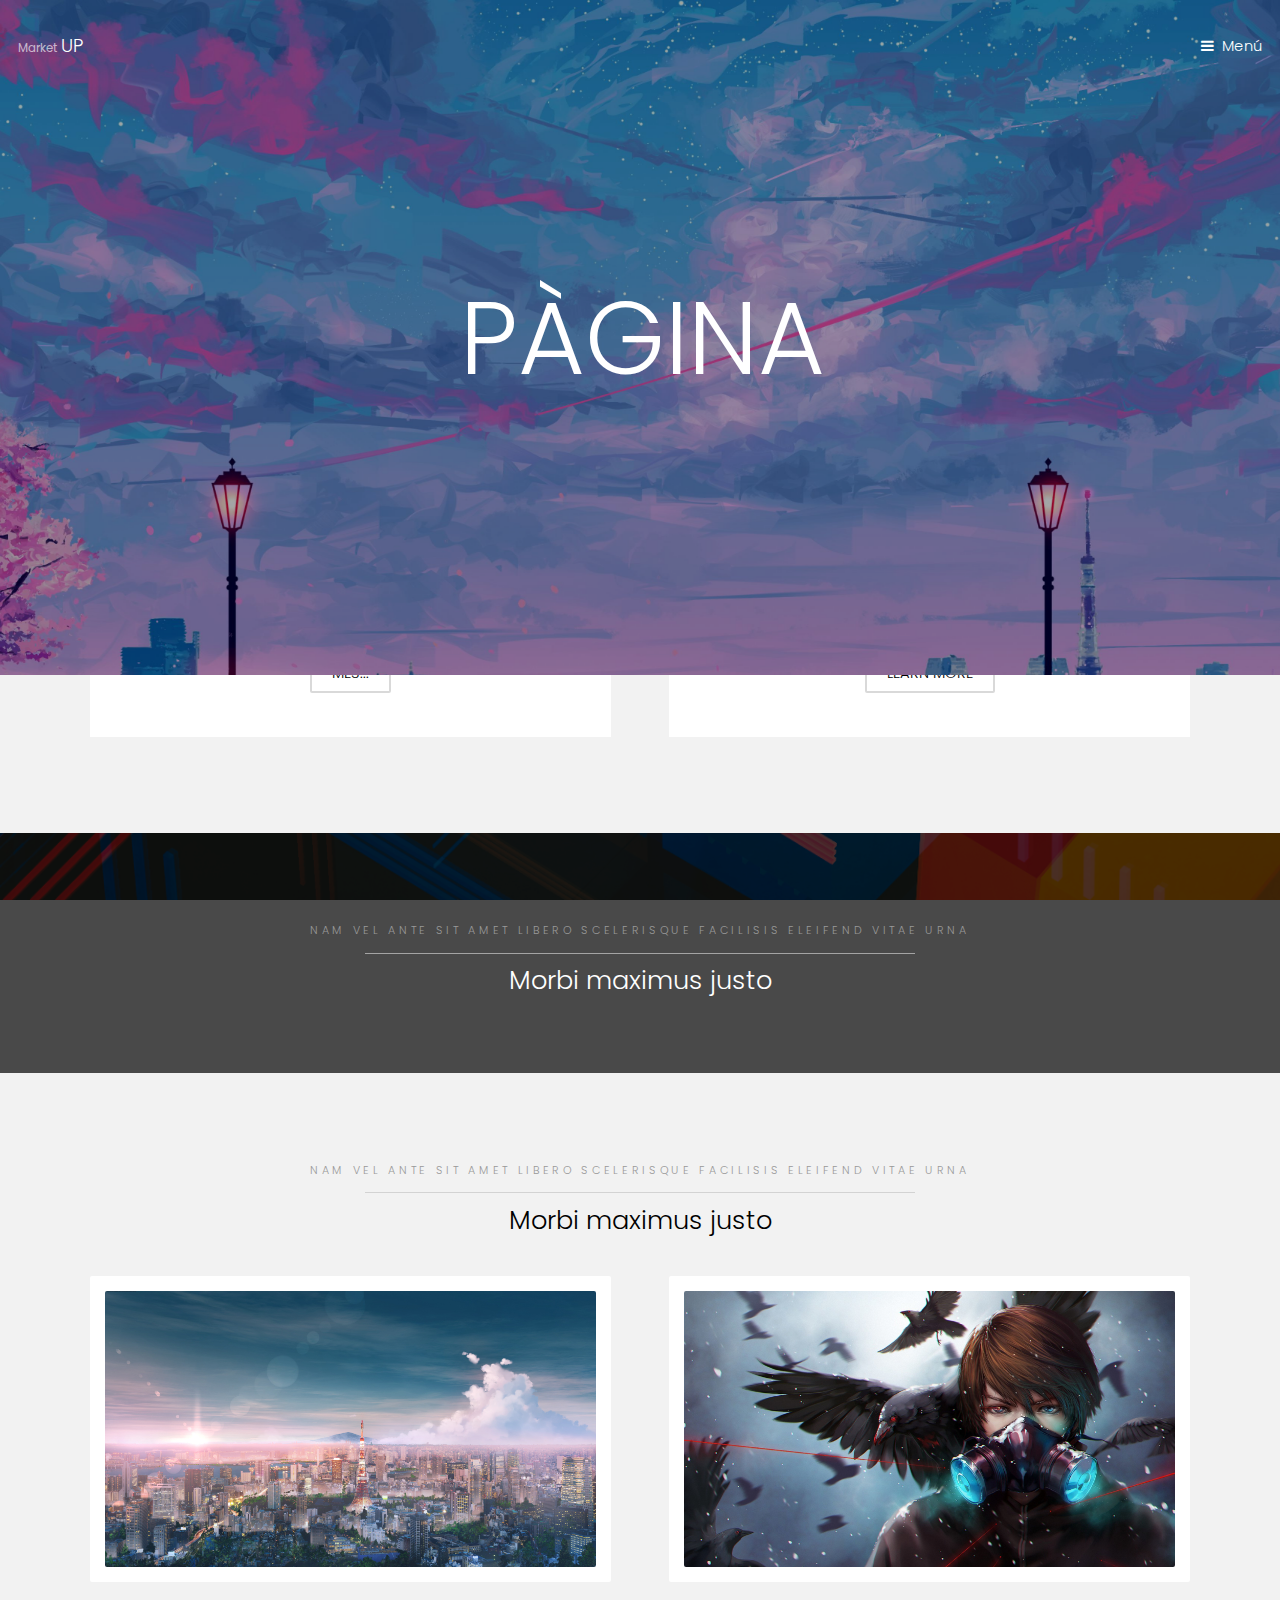
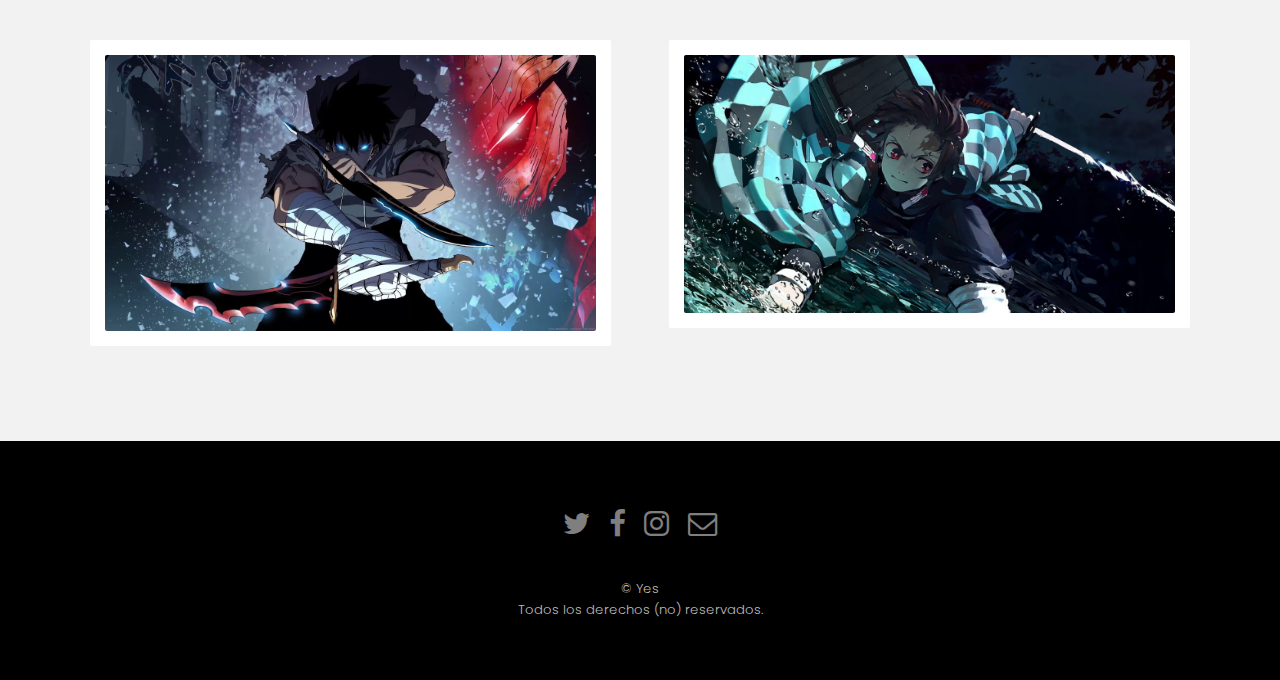
==== commit d64bc4de: "Update index.html" ====
--- a/index.html
+++ b/index.html
@@ -10,7 +10,7 @@
 
 		<!-- Header -->
 			<header id="header" class="alt">
-				<div class="logo"> <span>Temp</span> <a href="index.html">Corp.</a></div>
+				<div class="logo"> <span>Market</span> <a href="index.html">UP</a></div>
 				<a href="#menu">Menú</a>
 			</header>
 
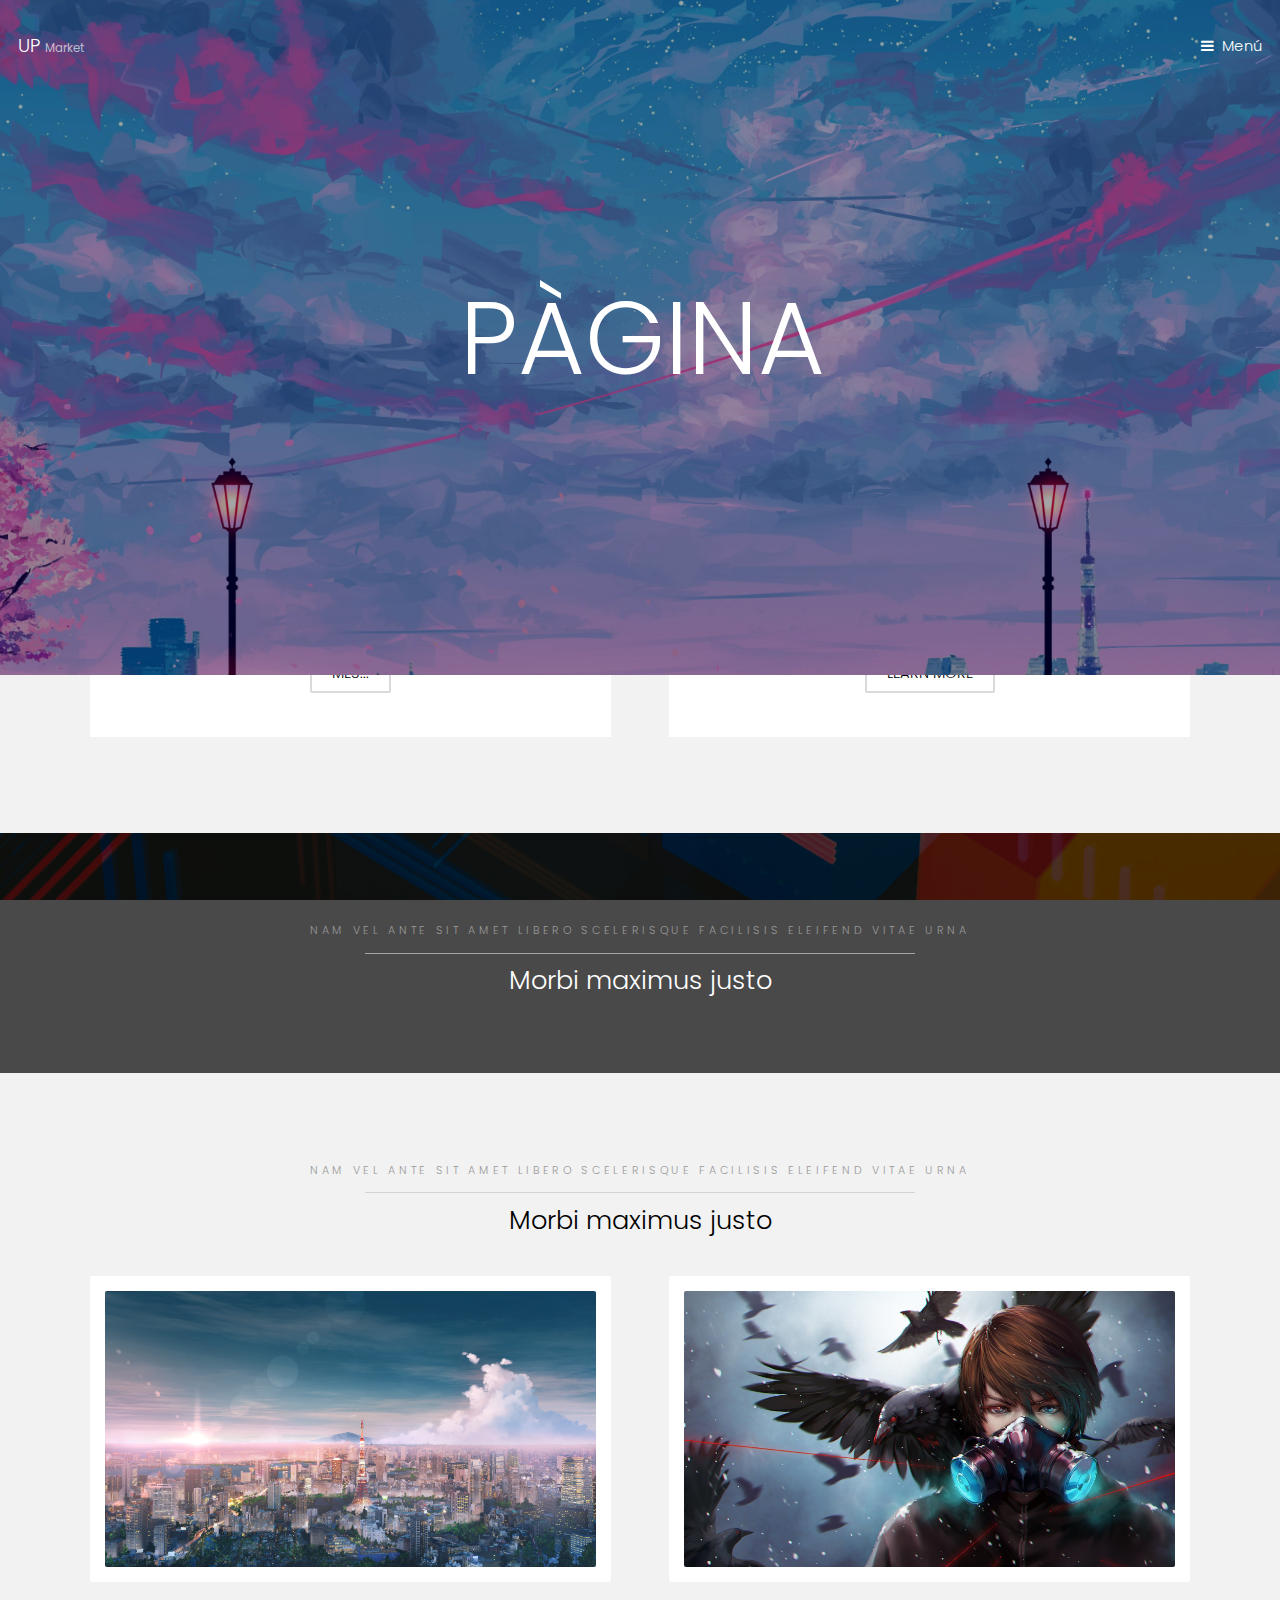
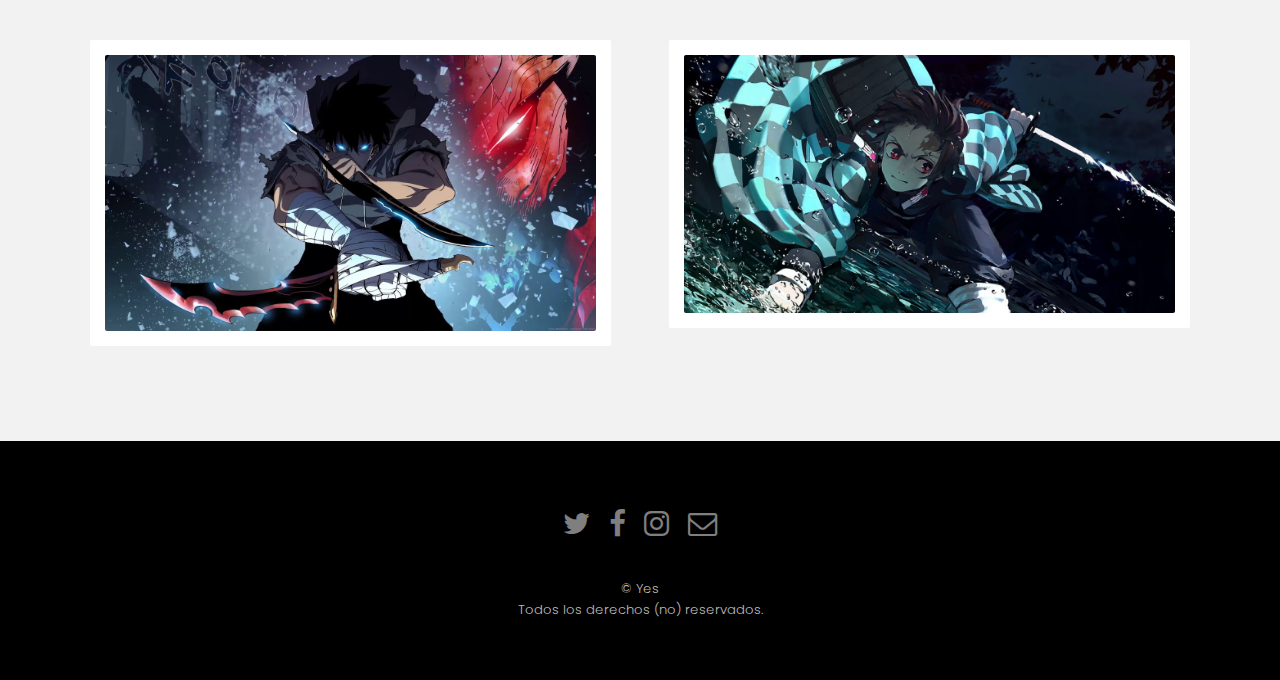
==== commit 7cc6d5bc: "Update index.html" ====
--- a/index.html
+++ b/index.html
@@ -10,7 +10,7 @@
 
 		<!-- Header -->
 			<header id="header" class="alt">
-				<div class="logo"> <span>Market</span> <a href="index.html">UP</a></div>
+				<div class="logo"> <a href="index.html">UP</a> <span>Market</span> </div>
 				<a href="#menu">Menú</a>
 			</header>
 
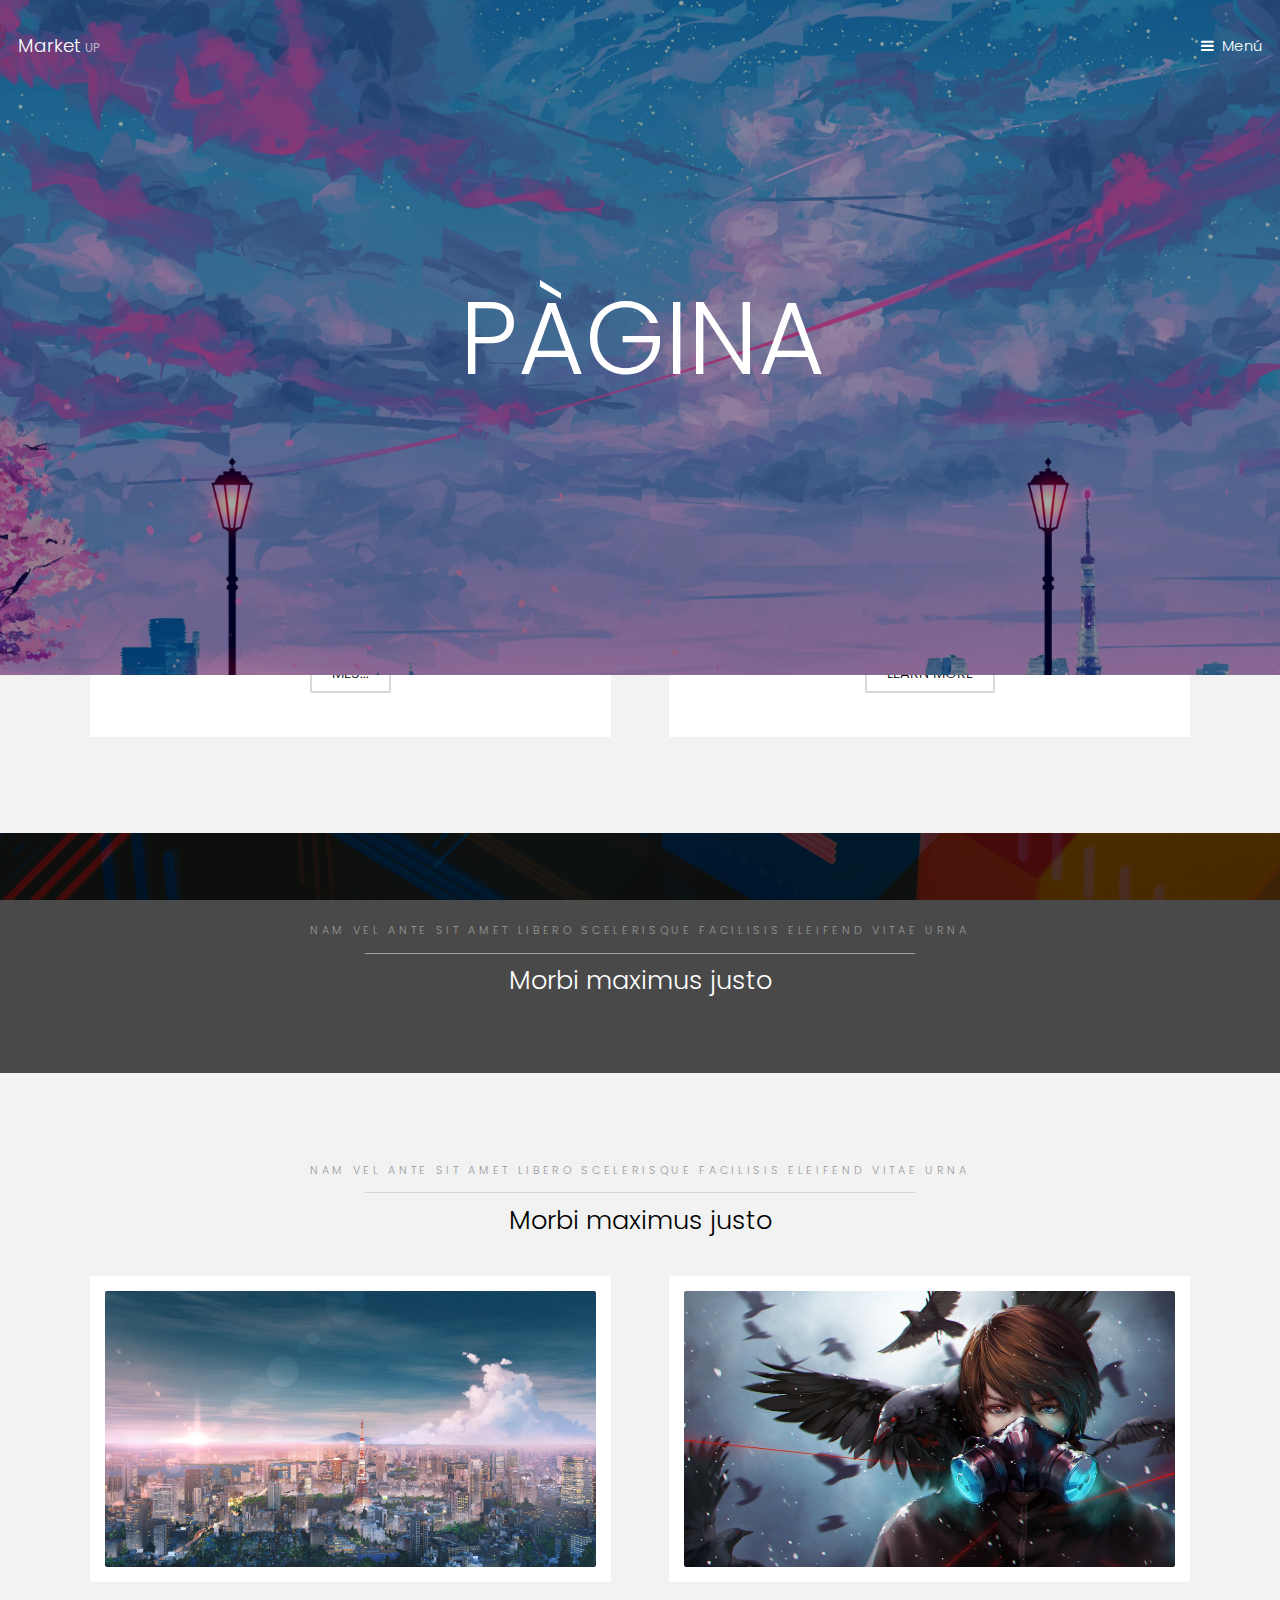
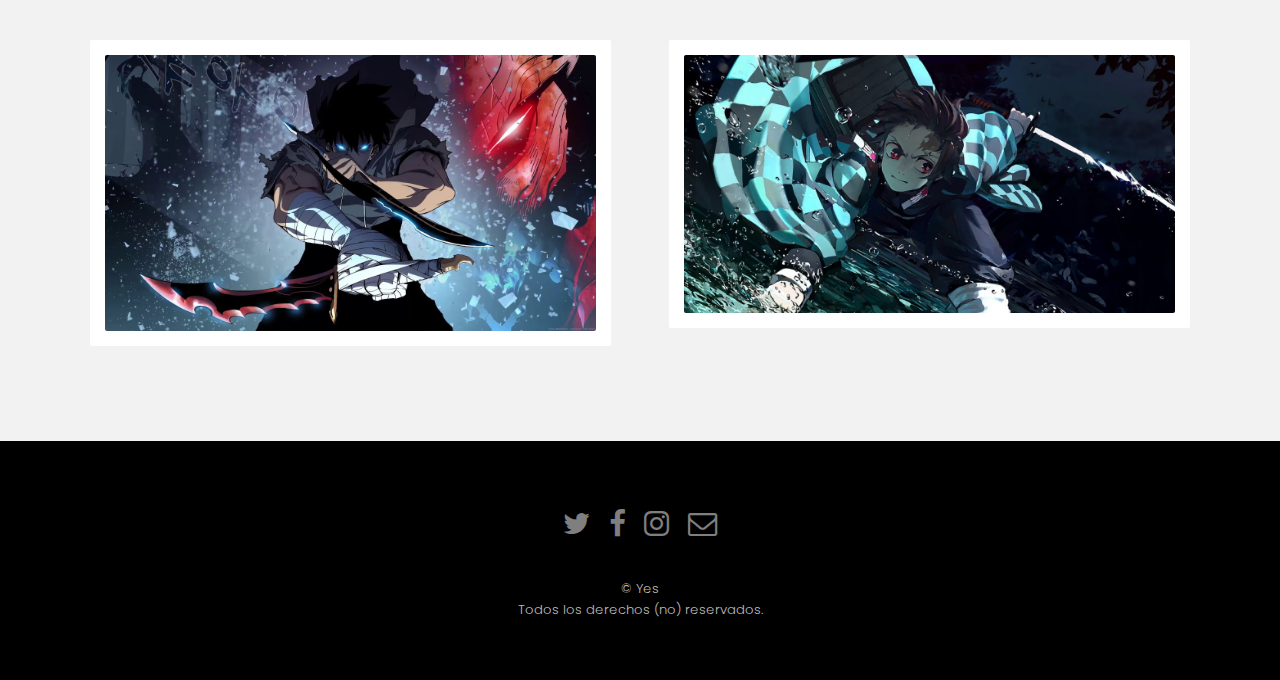
==== commit 2bce2a15: "Update index.html" ====
--- a/index.html
+++ b/index.html
@@ -10,7 +10,7 @@
 
 		<!-- Header -->
 			<header id="header" class="alt">
-				<div class="logo"> <a href="index.html">UP</a> <span>Market</span> </div>
+				<div class="logo"> <a href="index.html">Market</a> <span>UP</span> </div>
 				<a href="#menu">Menú</a>
 			</header>
 
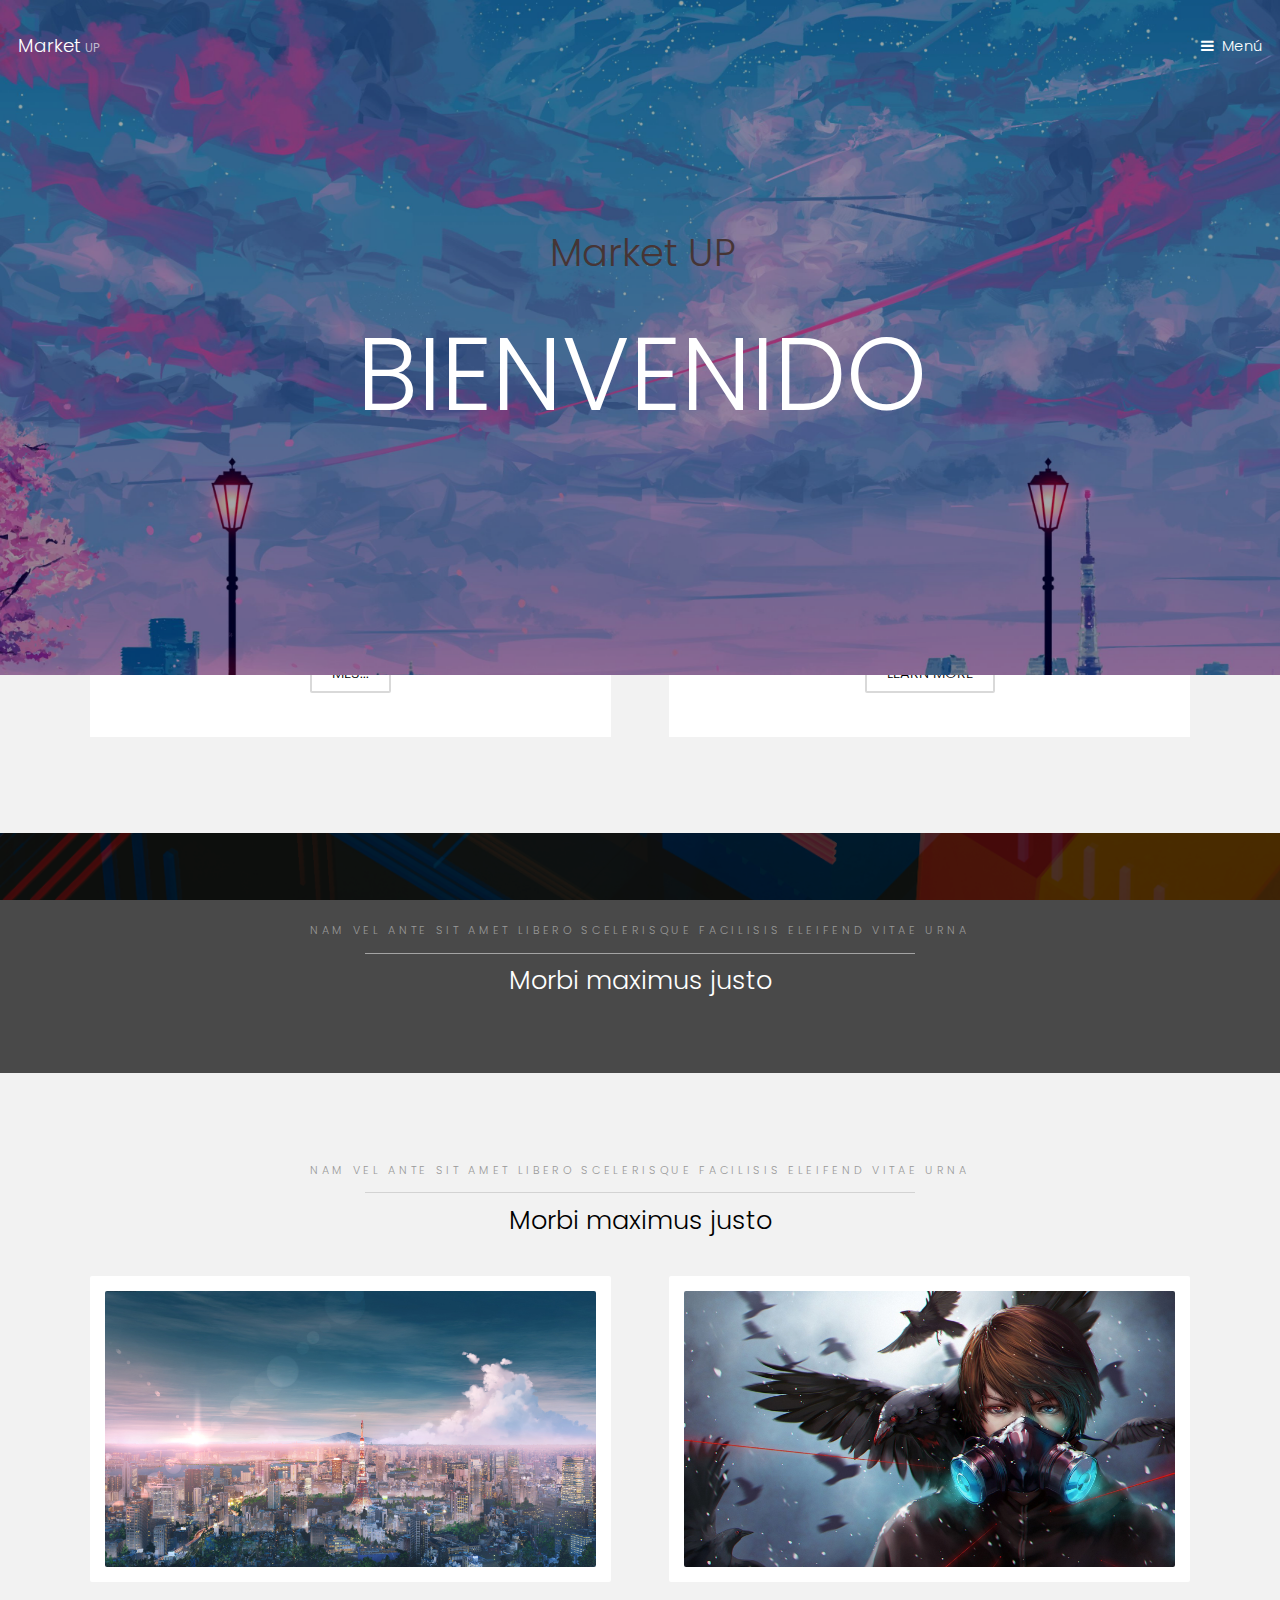
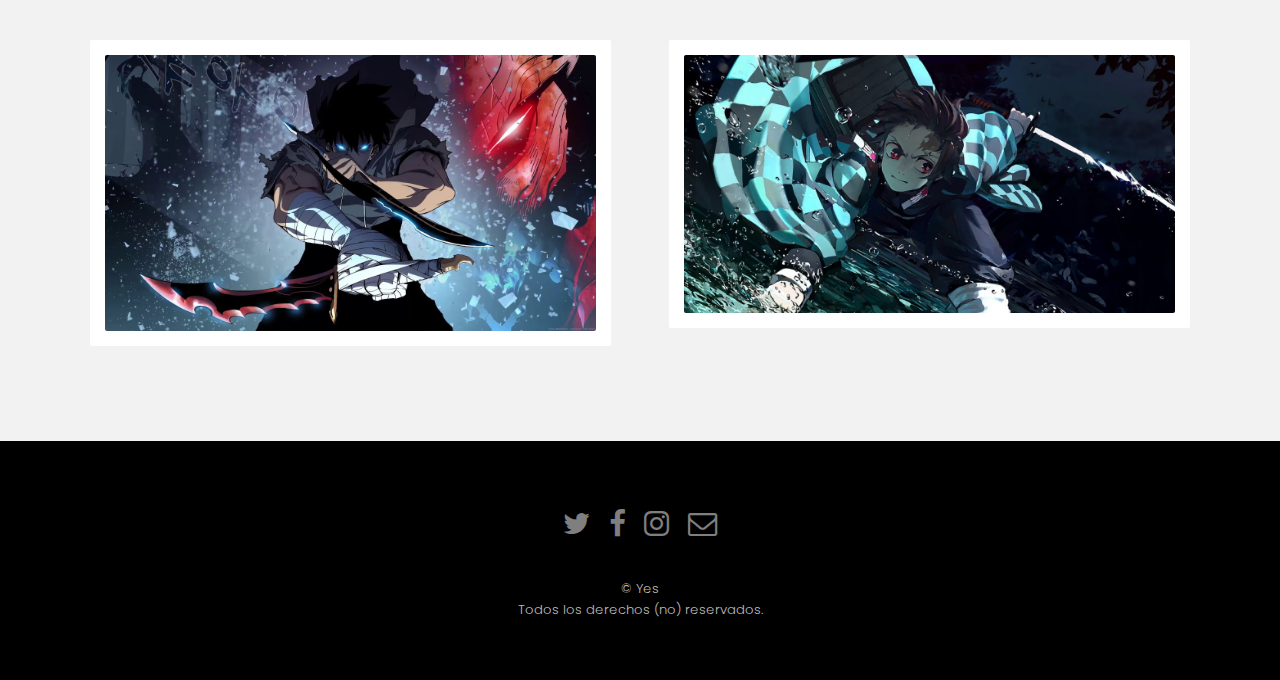
==== commit 634f3ba9: "Update index.html" ====
--- a/index.html
+++ b/index.html
@@ -1,7 +1,7 @@
 <!DOCTYPE HTML>
 <html>
 	<head>
-		<title>Pàgina Web</title>
+		<title>Bienvenidos</title>
 		<meta charset="utf-8" />
 		<meta name="viewport" content="width=device-width, initial-scale=1" />
 		<link rel="stylesheet" href="assets/css/main.css" />
@@ -31,7 +31,8 @@
 						<header>
 							<!-- Aquest text apareix sobre el h2, queda bé si es vol afegir un eslogan. -->
 							<!-- <p>Text Aqui<a href="https://templated.co"> Text Negreta</a></p> -->
-							<h2>PÀGINA</h2>
+							<h3 style="color:rgb(70, 53, 53);font-size:3vw;">Market UP</h3>
+							<h2>BIENVENIDO</h2>
 						</header>
 					</div>
 				</article>
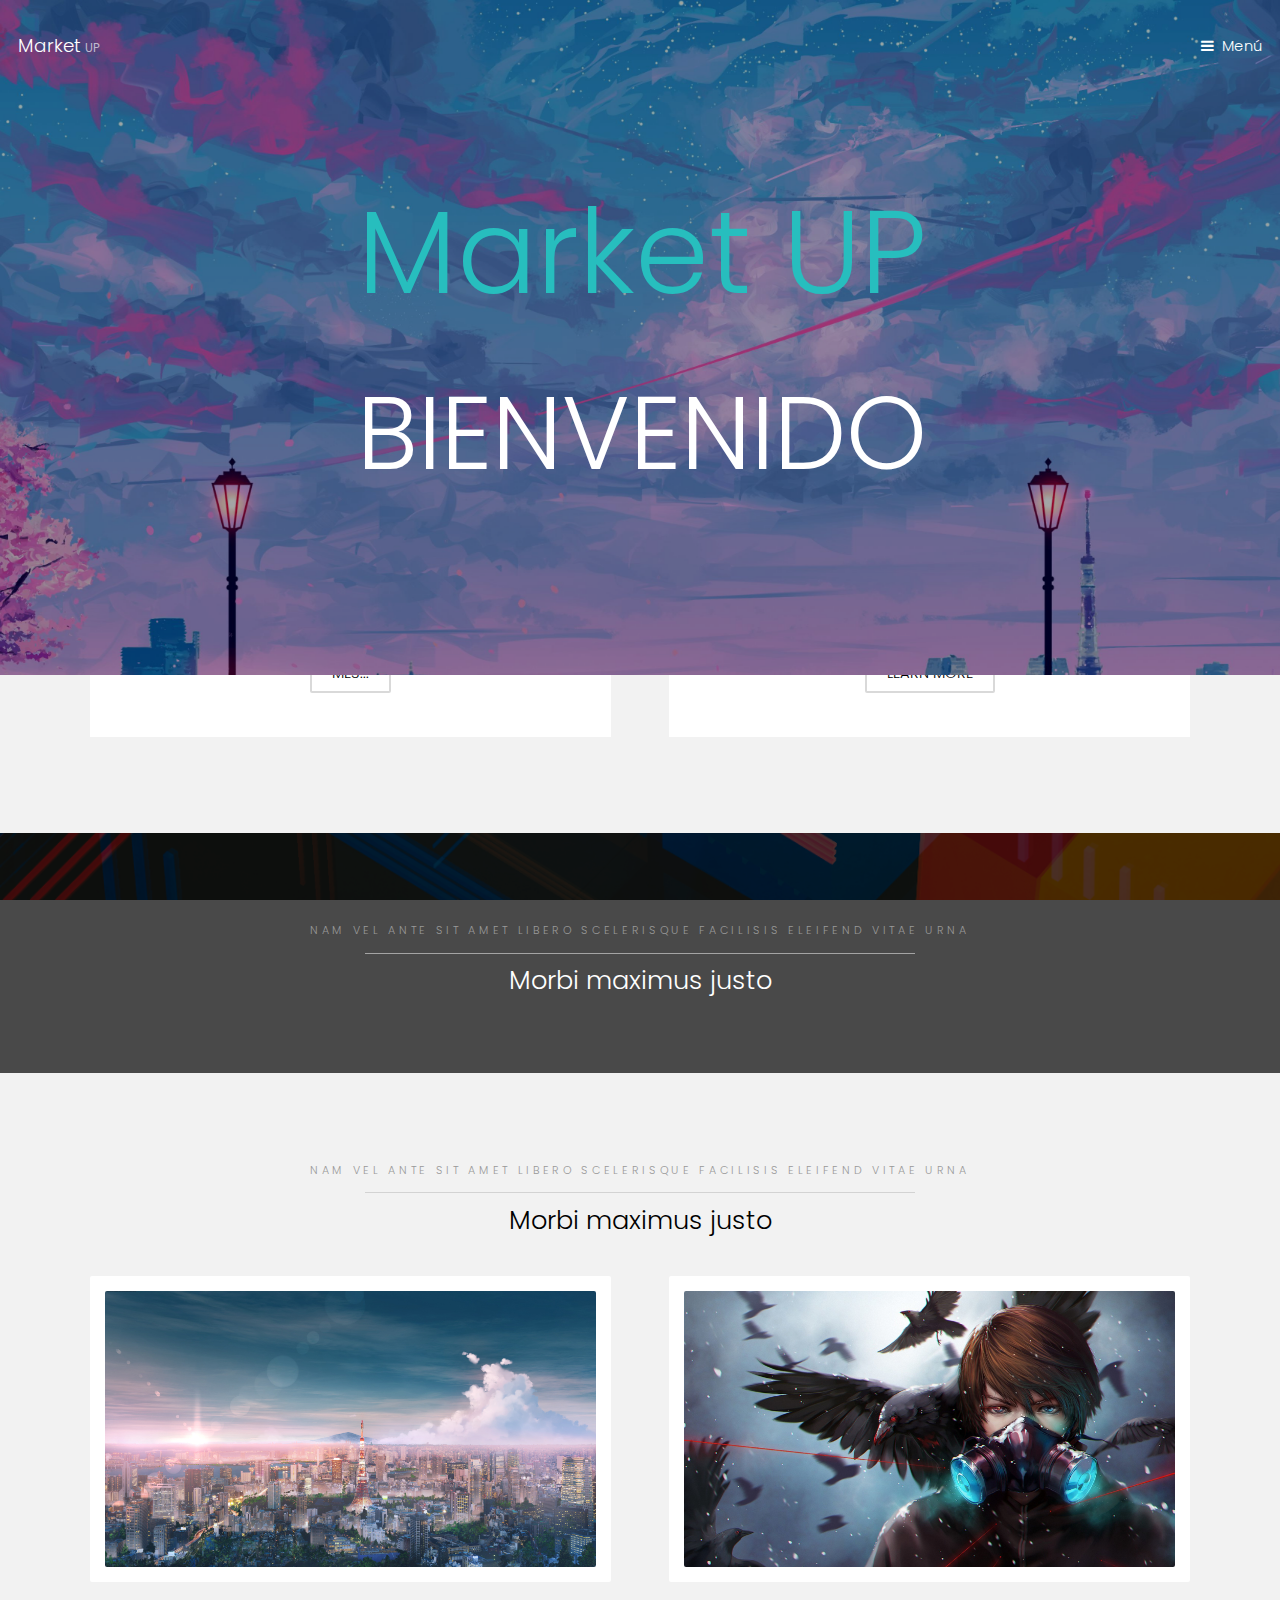
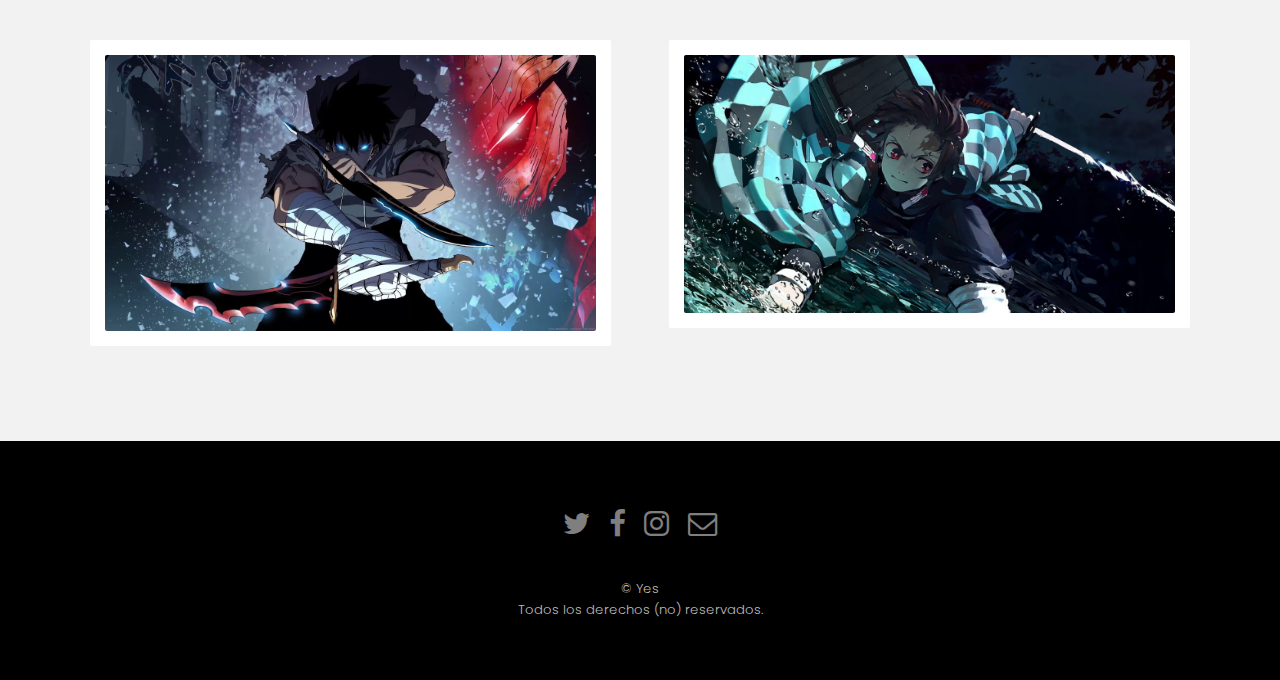
==== commit 96edf5f3: "Update index.html" ====
--- a/index.html
+++ b/index.html
@@ -31,7 +31,7 @@
 						<header>
 							<!-- Aquest text apareix sobre el h2, queda bé si es vol afegir un eslogan. -->
 							<!-- <p>Text Aqui<a href="https://templated.co"> Text Negreta</a></p> -->
-							<h3 style="color:rgb(70, 53, 53);font-size:3vw;">Market UP</h3>
+							<h3 style="color:rgb(39, 190, 190);font-size:8rem;">Market UP</h3>
 							<h2>BIENVENIDO</h2>
 						</header>
 					</div>
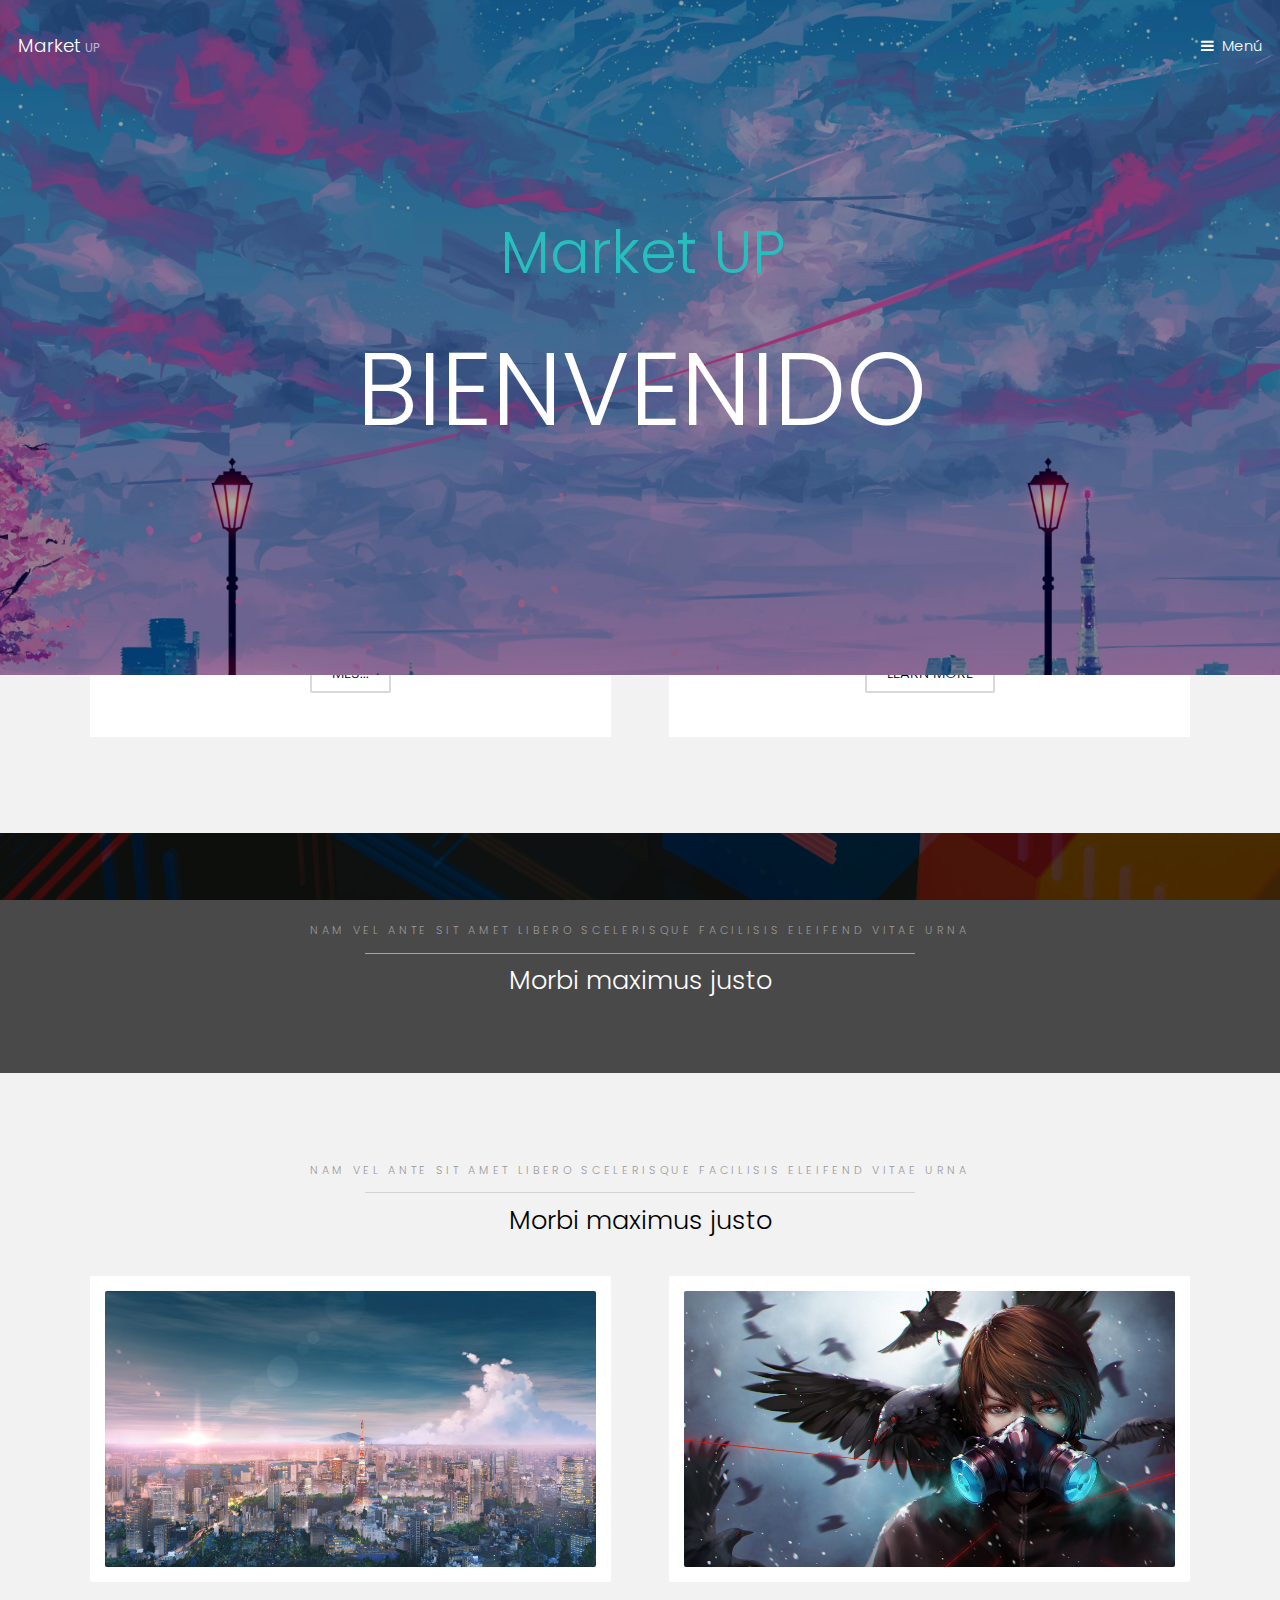
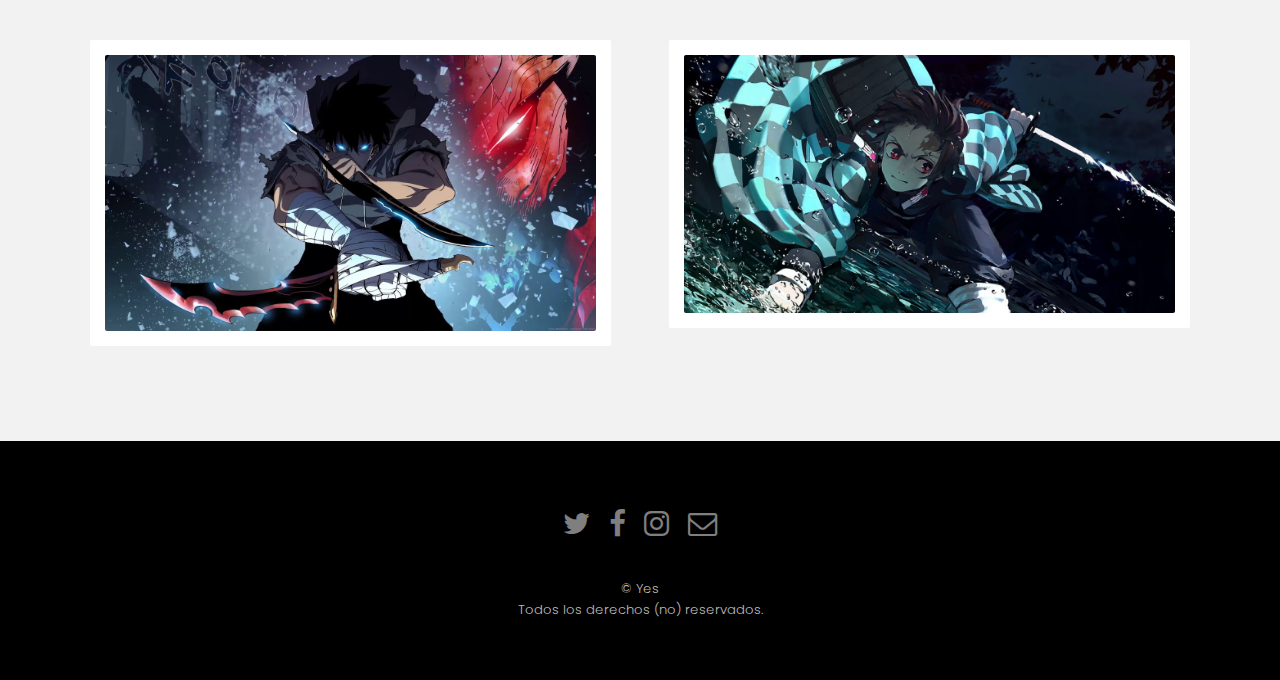
==== commit e6d77029: "Update index.html" ====
--- a/index.html
+++ b/index.html
@@ -31,7 +31,7 @@
 						<header>
 							<!-- Aquest text apareix sobre el h2, queda bé si es vol afegir un eslogan. -->
 							<!-- <p>Text Aqui<a href="https://templated.co"> Text Negreta</a></p> -->
-							<h3 style="color:rgb(39, 190, 190);font-size:8rem;">Market UP</h3>
+							<h3 style="color:rgb(39, 190, 190);font-size:4rem;">Market UP</h3>
 							<h2>BIENVENIDO</h2>
 						</header>
 					</div>
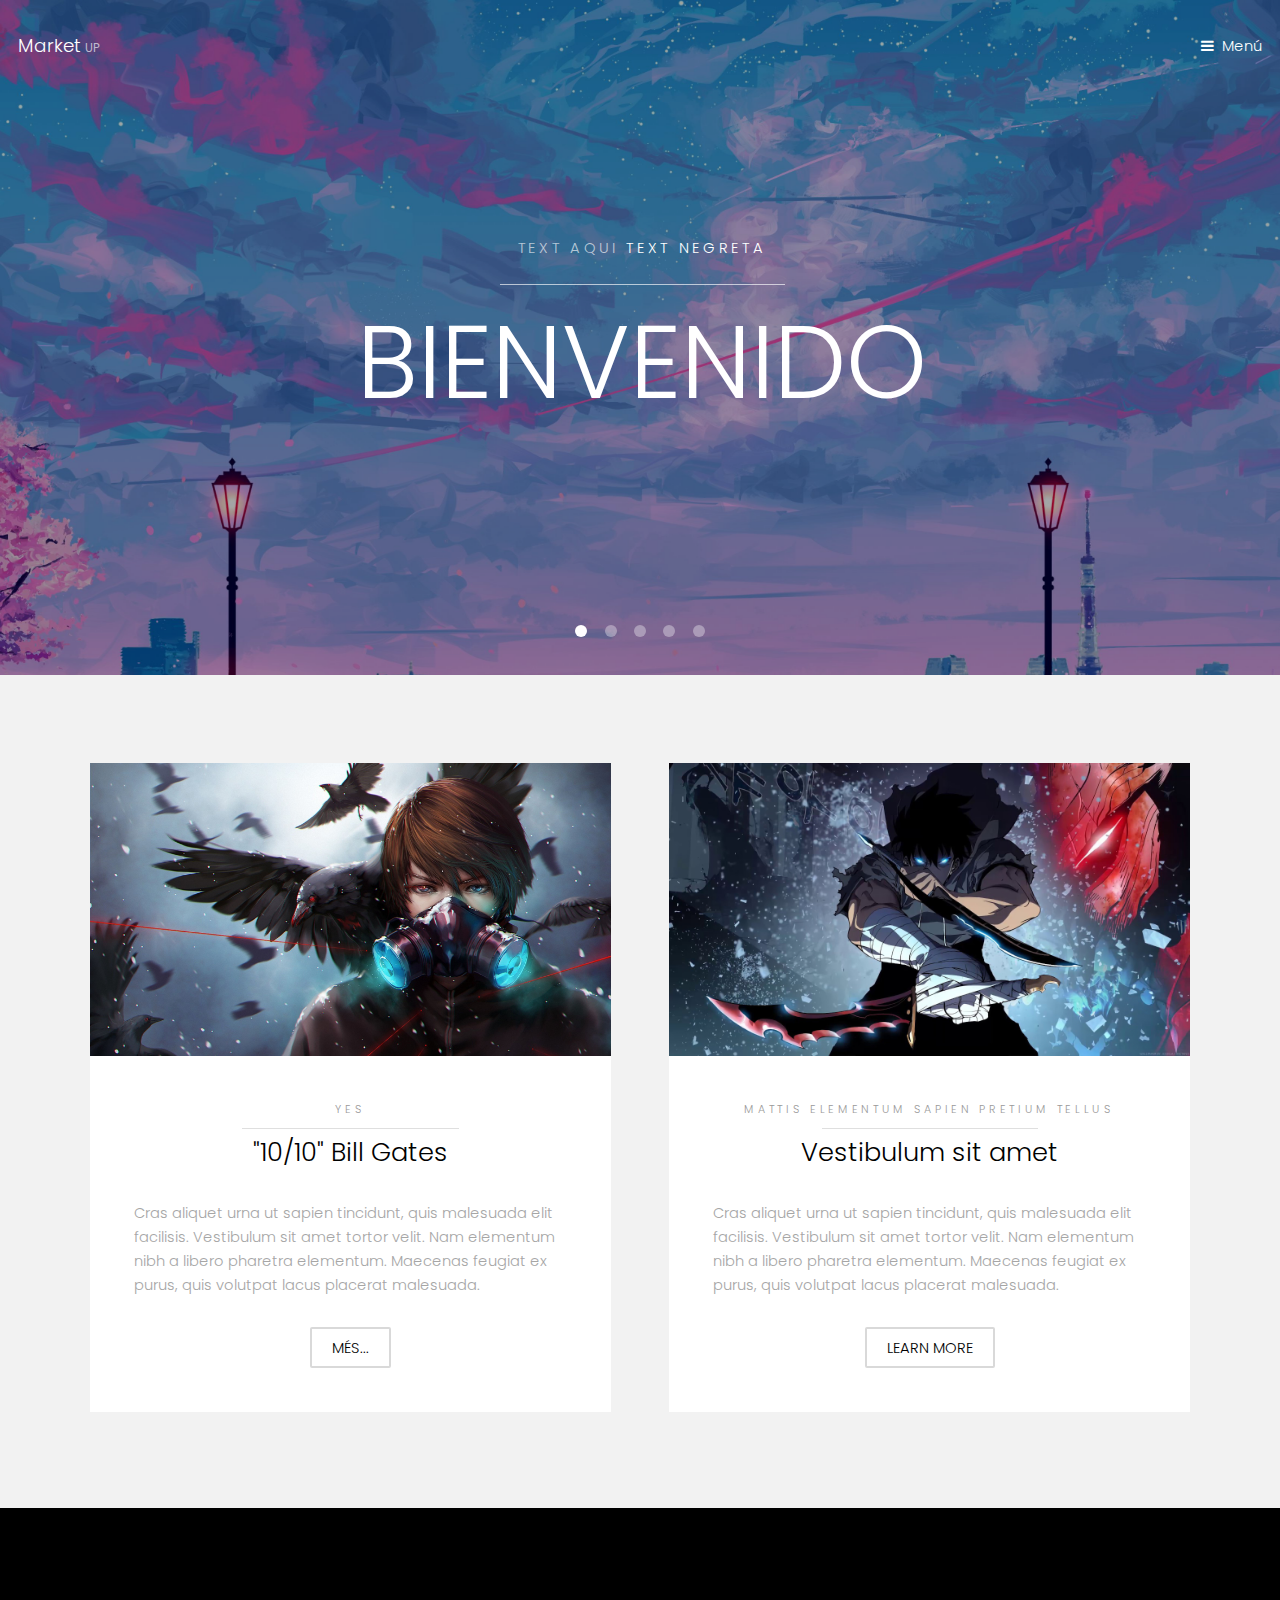
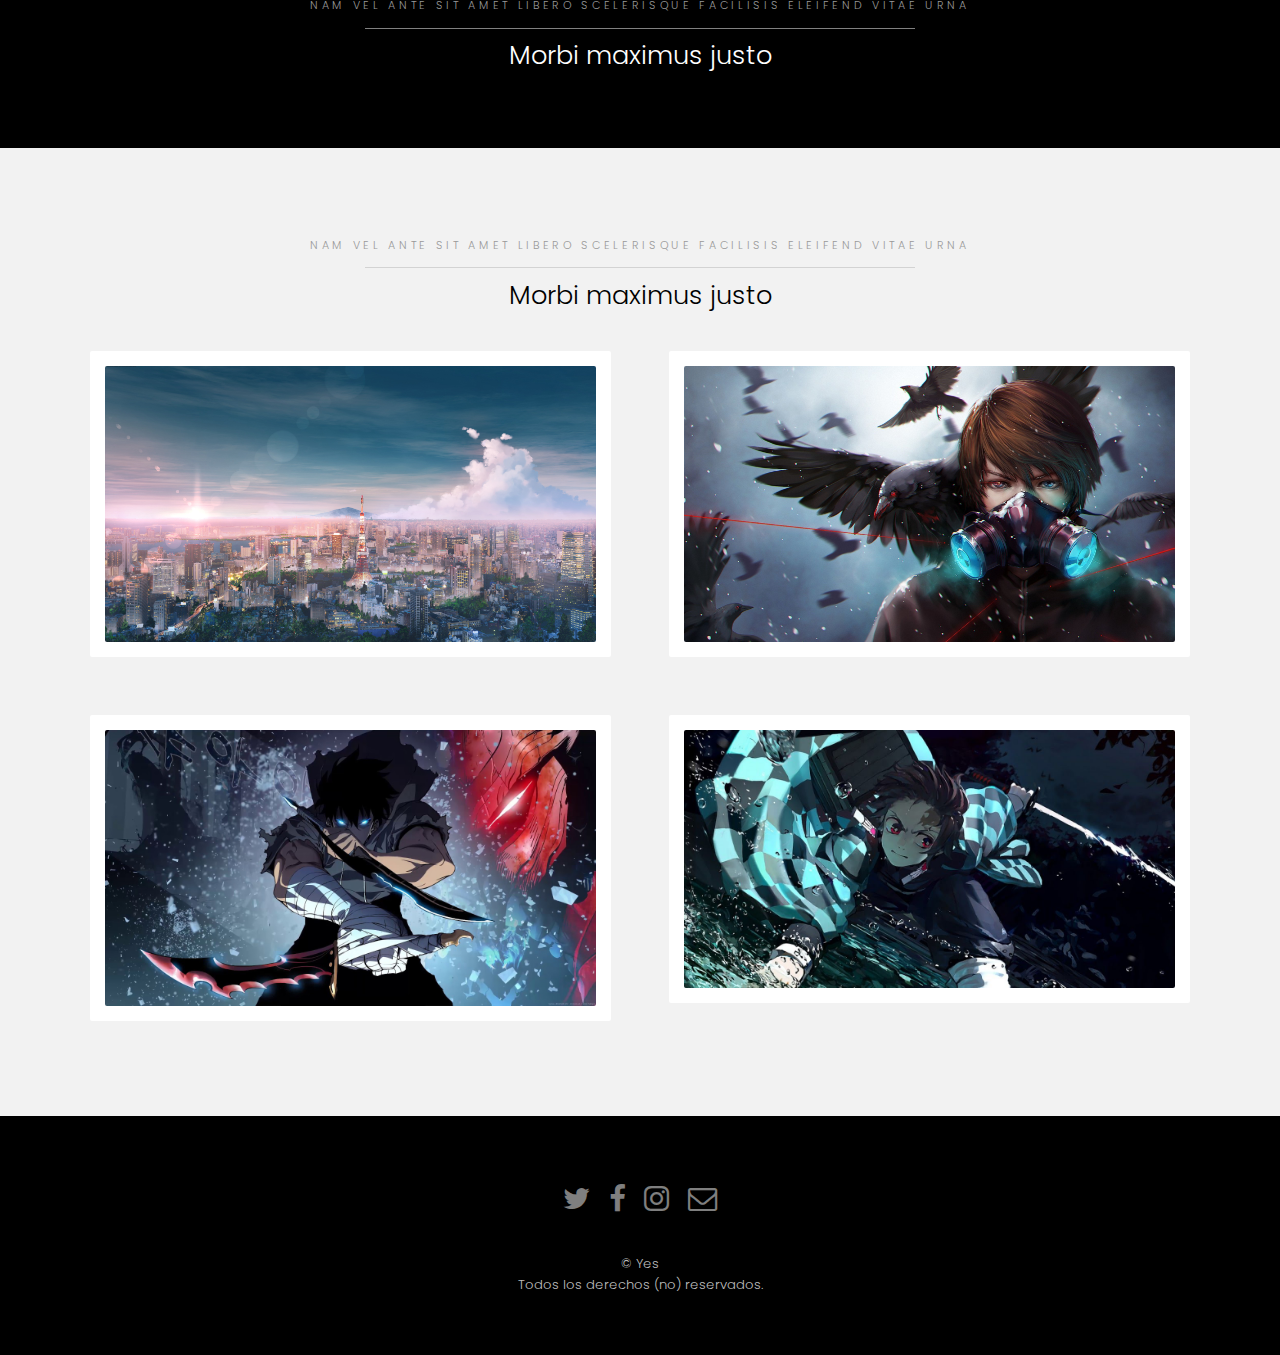
==== commit e97417bc: "y" ====
--- a/index.html
+++ b/index.html
@@ -30,13 +30,13 @@
 					<div class="inner">
 						<header>
 							<!-- Aquest text apareix sobre el h2, queda bé si es vol afegir un eslogan. -->
-							<!-- <p>Text Aqui<a href="https://templated.co"> Text Negreta</a></p> -->
-							<h3 style="color:rgb(39, 190, 190);font-size:4rem;">Market UP</h3>
+							<p>Text Aqui<a href="https://templated.co"> Text Negreta</a></p>
+							<!--<h3 style="color:rgb(39, 190, 190);font-size:4rem;">Market UP</h3>-->
 							<h2>BIENVENIDO</h2>
 						</header>
 					</div>
 				</article>
-				<!-- 
+				 
 				<article>
 					<img src="images/slide02.jpg" alt="" />
 					<div class="inner">
@@ -75,7 +75,7 @@
 					</div>
 				</article>
 			</section>
-			-->
+			
 		<!-- One -->
 			<section id="one" class="wrapper style2">
 				<div class="inner">
--- a/assets/css/main.css
+++ b/assets/css/main.css
@@ -1585,7 +1585,7 @@
 /* Type */
 
 	html {
-		font-size: 13pt;
+		font-size: 15pt;
 	}
 
 		@media screen and (max-width: 1680px) {
@@ -2556,11 +2556,11 @@
 
 	header p {
 		position: relative;
-		margin: 0 0 1.5rem 0;
+		margin: 0 0 1.75rem 0;
 	}
 
 	header h2 + p {
-		font-size: 1.25rem;
+		font-size: 1.75rem;
 		margin-top: -1rem;
 	}
 
